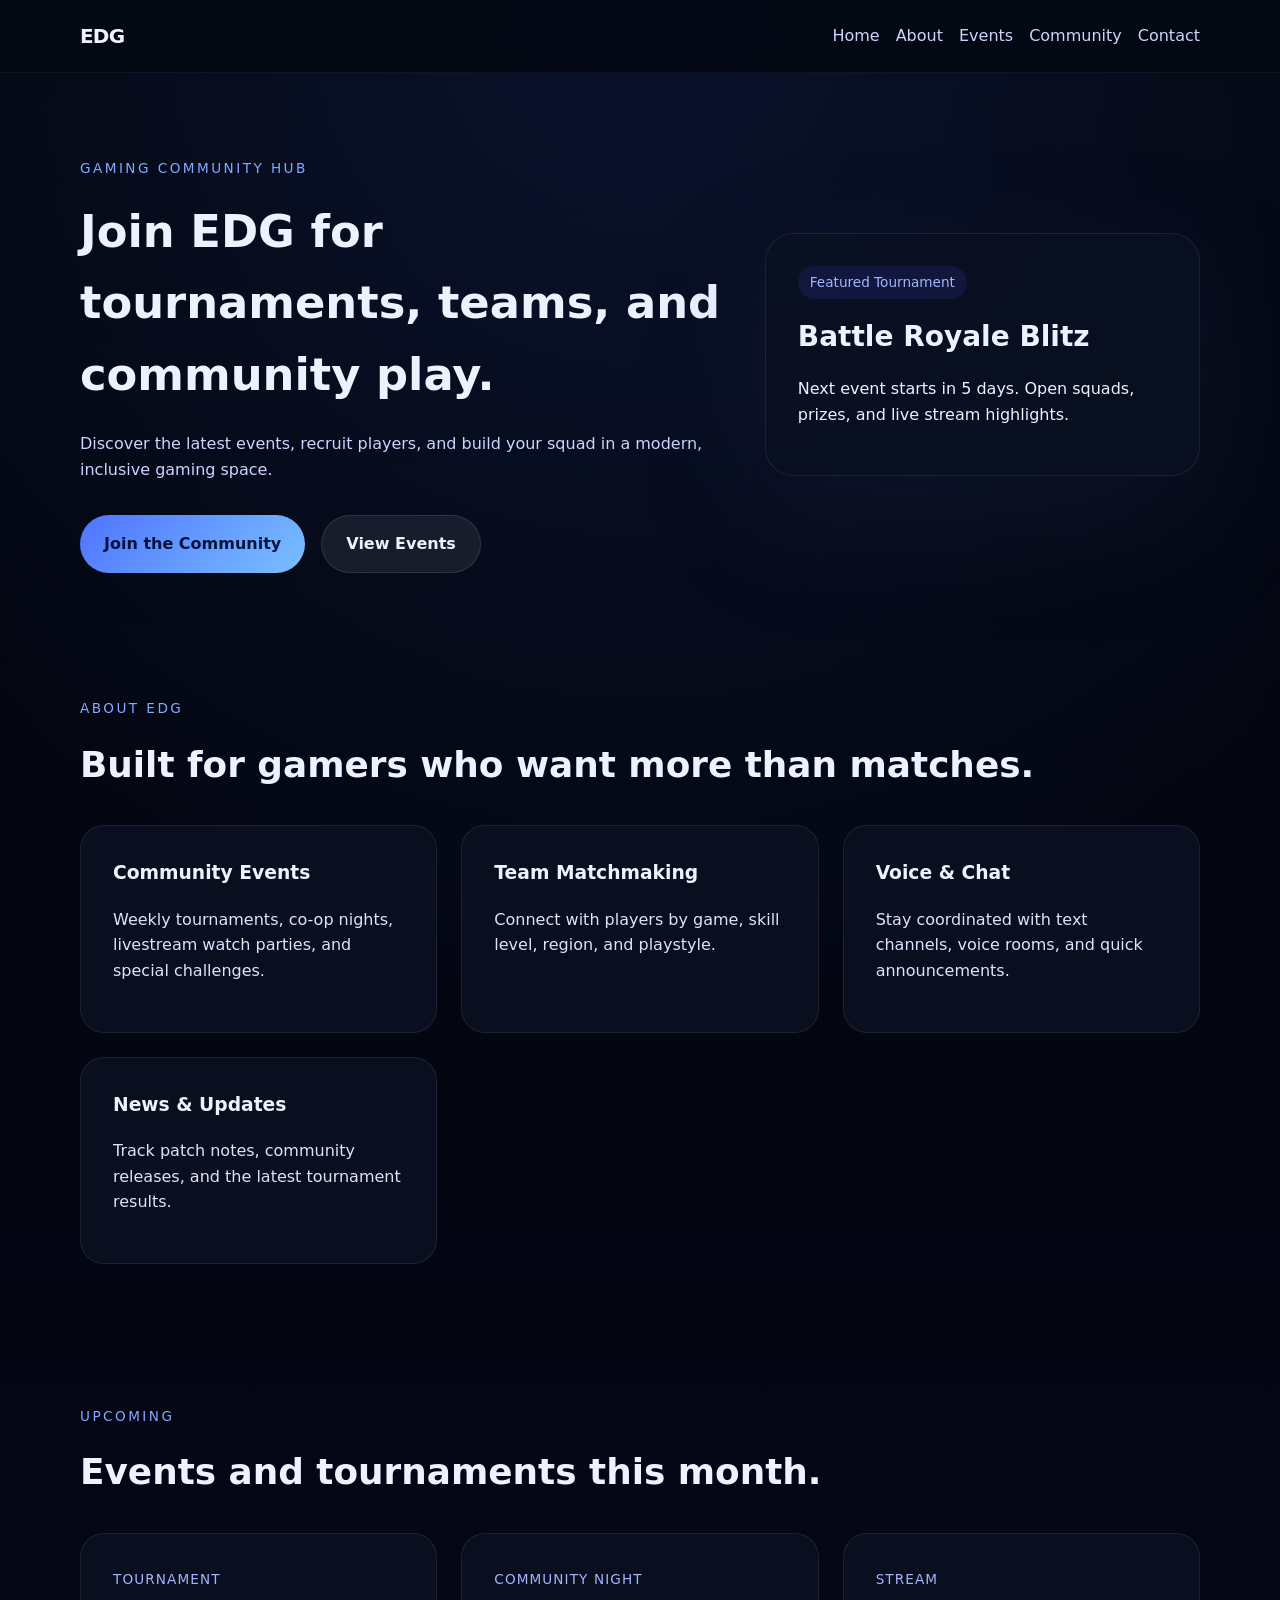
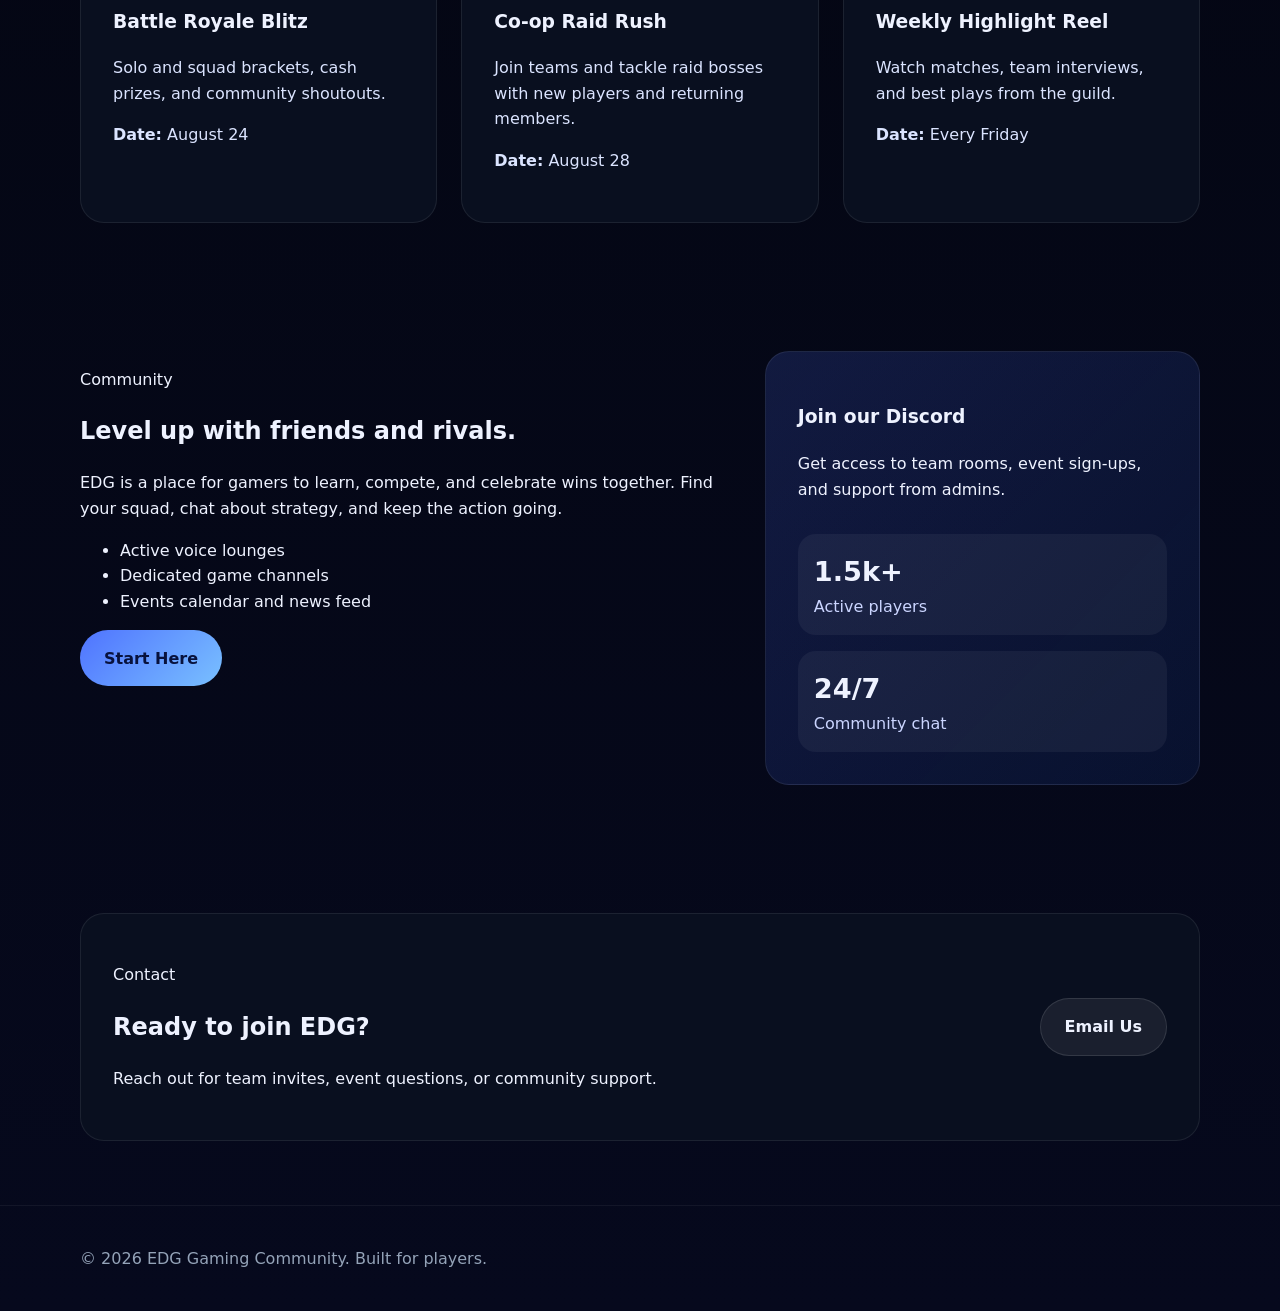
==== index.html @ 5de49e37 "added files" ====
<!DOCTYPE html>
<html lang="en">
  <head>
    <meta charset="UTF-8" />
    <meta name="viewport" content="width=device-width, initial-scale=1.0" />
    <title>EDG Gaming Community</title>
    <link rel="stylesheet" href="styles.css" />
  </head>
  <body>
    <header class="topbar">
      <div class="container header-inner">
        <a class="brand" href="#home">EDG</a>
        <button class="nav-toggle" aria-label="Toggle navigation">
          <span></span>
          <span></span>
          <span></span>
        </button>
        <nav class="nav" aria-label="Primary navigation">
          <a href="#home">Home</a>
          <a href="#about">About</a>
          <a href="#events">Events</a>
          <a href="#community">Community</a>
          <a href="#contact">Contact</a>
        </nav>
      </div>
    </header>

    <main>
      <section class="hero" id="home">
        <div class="container hero-inner">
          <div class="hero-copy">
            <p class="eyebrow">Gaming community hub</p>
            <h1>Join EDG for tournaments, teams, and community play.</h1>
            <p>
              Discover the latest events, recruit players, and build your squad in a modern, inclusive gaming space.
            </p>
            <div class="hero-actions">
              <a class="button button-primary" href="#community">Join the Community</a>
              <a class="button button-secondary" href="#events">View Events</a>
            </div>
          </div>
          <div class="hero-media">
            <div class="hero-card">
              <span class="hero-card-title">Featured Tournament</span>
              <h2>Battle Royale Blitz</h2>
              <p>Next event starts in 5 days. Open squads, prizes, and live stream highlights.</p>
            </div>
          </div>
        </div>
      </section>

      <section class="features container" id="about">
        <div class="section-heading">
          <p class="eyebrow">About EDG</p>
          <h2>Built for gamers who want more than matches.</h2>
        </div>
        <div class="feature-grid">
          <article class="feature-card">
            <h3>Community Events</h3>
            <p>Weekly tournaments, co-op nights, livestream watch parties, and special challenges.</p>
          </article>
          <article class="feature-card">
            <h3>Team Matchmaking</h3>
            <p>Connect with players by game, skill level, region, and playstyle.</p>
          </article>
          <article class="feature-card">
            <h3>Voice & Chat</h3>
            <p>Stay coordinated with text channels, voice rooms, and quick announcements.</p>
          </article>
          <article class="feature-card">
            <h3>News & Updates</h3>
            <p>Track patch notes, community releases, and the latest tournament results.</p>
          </article>
        </div>
      </section>

      <section class="events" id="events">
        <div class="container section-heading">
          <p class="eyebrow">Upcoming</p>
          <h2>Events and tournaments this month.</h2>
        </div>
        <div class="event-grid container">
          <article class="event-card">
            <span class="event-tag">Tournament</span>
            <h3>Battle Royale Blitz</h3>
            <p>Solo and squad brackets, cash prizes, and community shoutouts.</p>
            <p><strong>Date:</strong> August 24</p>
          </article>
          <article class="event-card">
            <span class="event-tag">Community Night</span>
            <h3>Co-op Raid Rush</h3>
            <p>Join teams and tackle raid bosses with new players and returning members.</p>
            <p><strong>Date:</strong> August 28</p>
          </article>
          <article class="event-card">
            <span class="event-tag">Stream</span>
            <h3>Weekly Highlight Reel</h3>
            <p>Watch matches, team interviews, and best plays from the guild.</p>
            <p><strong>Date:</strong> Every Friday</p>
          </article>
        </div>
      </section>

      <section class="community container" id="community">
        <div class="community-content">
          <div>
            <p class="eyebrow">Community</p>
            <h2>Level up with friends and rivals.</h2>
            <p>EDG is a place for gamers to learn, compete, and celebrate wins together. Find your squad, chat about strategy, and keep the action going.</p>
            <ul class="community-list">
              <li>Active voice lounges</li>
              <li>Dedicated game channels</li>
              <li>Events calendar and news feed</li>
            </ul>
            <a class="button button-primary" href="#contact">Start Here</a>
          </div>
          <div class="community-panel">
            <h3>Join our Discord</h3>
            <p>Get access to team rooms, event sign-ups, and support from admins.</p>
            <div class="community-stats">
              <div>
                <strong>1.5k+</strong>
                <span>Active players</span>
              </div>
              <div>
                <strong>24/7</strong>
                <span>Community chat</span>
              </div>
            </div>
          </div>
        </div>
      </section>

      <section class="contact container" id="contact">
        <div class="contact-card">
          <div>
            <p class="eyebrow">Contact</p>
            <h2>Ready to join EDG?</h2>
            <p>Reach out for team invites, event questions, or community support.</p>
          </div>
          <a class="button button-secondary" href="mailto:hello@edggaming.com">Email Us</a>
        </div>
      </section>
    </main>

    <footer class="footer">
      <div class="container footer-inner">
        <p>© <span id="year"></span> EDG Gaming Community. Built for players.</p>
      </div>
    </footer>

    <script src="script.js"></script>
  </body>
</html>
---- styles.css ----
:root {
  color-scheme: dark;
  font-family: Inter, system-ui, -apple-system, BlinkMacSystemFont, "Segoe UI", sans-serif;
  background: #05080f;
  color: #eef2ff;
  font-size: 16px;
  line-height: 1.6;
}

* {
  box-sizing: border-box;
}

html,
body {
  margin: 0;
  min-height: 100%;
}

body {
  background: radial-gradient(circle at top, rgba(61, 105, 255, 0.14), transparent 35%),
    linear-gradient(180deg, #02040a 0%, #06091d 100%);
}

img {
  max-width: 100%;
  display: block;
}

a {
  color: inherit;
  text-decoration: none;
}

button,
input {
  font: inherit;
}

.container {
  width: min(1120px, calc(100% - 2rem));
  margin: 0 auto;
}

.topbar {
  position: sticky;
  top: 0;
  z-index: 20;
  backdrop-filter: blur(12px);
  background: rgba(4, 8, 18, 0.9);
  border-bottom: 1px solid rgba(255, 255, 255, 0.05);
}

.header-inner {
  display: flex;
  align-items: center;
  justify-content: space-between;
  gap: 1rem;
  min-height: 72px;
}

.brand {
  font-weight: 800;
  letter-spacing: -0.04em;
  font-size: 1.25rem;
}

.nav {
  display: flex;
  flex-wrap: wrap;
  gap: 1rem;
  align-items: center;
}

.nav a {
  color: #cbd5ff;
  transition: color 0.2s ease;
}

.nav a:hover {
  color: #ffffff;
}

.nav-toggle {
  display: none;
  border: 0;
  background: transparent;
  cursor: pointer;
  padding: 0.5rem;
}

.nav-toggle span {
  display: block;
  width: 22px;
  height: 2px;
  background: #dbeafe;
  margin: 5px 0;
  border-radius: 999px;
}

.hero {
  padding: 4rem 0 3rem;
}

.hero-inner {
  display: grid;
  grid-template-columns: 1.2fr 0.8fr;
  align-items: center;
  gap: 2rem;
}

.hero-copy .eyebrow,
.section-heading .eyebrow {
  text-transform: uppercase;
  letter-spacing: 0.18em;
  color: #82aaff;
  font-size: 0.85rem;
  margin-bottom: 1rem;
}

.hero-copy h1 {
  font-size: clamp(2.5rem, 3.5vw, 4rem);
  margin: 0;
  max-width: 680px;
}

.hero-copy p {
  max-width: 680px;
  color: #cbd5ff;
  margin: 1.3rem 0 0;
}

.hero-actions {
  display: flex;
  flex-wrap: wrap;
  gap: 1rem;
  margin-top: 2rem;
}

.button {
  display: inline-flex;
  align-items: center;
  justify-content: center;
  gap: 0.5rem;
  padding: 0.95rem 1.5rem;
  border-radius: 999px;
  font-weight: 600;
  transition: transform 0.2s ease, background 0.2s ease;
}

.button:hover {
  transform: translateY(-1px);
}

.button-primary {
  background: linear-gradient(135deg, #4f73ff, #79c0ff);
  color: #08123d;
}

.button-secondary {
  background: rgba(255, 255, 255, 0.07);
  border: 1px solid rgba(255, 255, 255, 0.11);
  color: #eef2ff;
}

.hero-media {
  display: flex;
  justify-content: flex-end;
}

.hero-card {
  border: 1px solid rgba(255, 255, 255, 0.08);
  background: rgba(10, 17, 33, 0.85);
  padding: 2rem;
  border-radius: 28px;
  box-shadow: 0 40px 120px rgba(31, 45, 76, 0.25);
}

.hero-card-title {
  display: inline-flex;
  padding: 0.35rem 0.75rem;
  border-radius: 999px;
  color: #a5b4fc;
  background: rgba(75, 85, 255, 0.12);
  font-size: 0.85rem;
  margin-bottom: 1rem;
}

.hero-card h2 {
  margin: 0;
  font-size: 1.75rem;
}

.features,
.events,
.community,
.contact {
  padding: 4rem 0;
}

.section-heading h2 {
  font-size: clamp(2rem, 2.8vw, 3rem);
  margin: 0.5rem 0 0;
}

.feature-grid,
.event-grid {
  display: grid;
  grid-template-columns: repeat(3, minmax(0, 1fr));
  gap: 1.5rem;
  margin-top: 2rem;
}

.feature-card,
.event-card,
.contact-card {
  background: rgba(10, 17, 33, 0.9);
  border: 1px solid rgba(255, 255, 255, 0.08);
  border-radius: 24px;
  padding: 2rem;
}

.feature-card h3,
.event-card h3 {
  margin-top: 0;
}

.feature-card p,
.event-card p {
  color: #dbe4ff;
}

.event-tag {
  display: inline-flex;
  margin-bottom: 1rem;
  color: #a5b4fc;
  font-size: 0.85rem;
  letter-spacing: 0.08em;
  text-transform: uppercase;
}

.community-content {
  display: grid;
  grid-template-columns: 1.2fr 0.8fr;
  gap: 2rem;
  align-items: stretch;
}

.community-panel {
  background: linear-gradient(135deg, rgba(79, 115, 255, 0.18), rgba(37, 99, 235, 0.1));
  border: 1px solid rgba(255, 255, 255, 0.08);
  border-radius: 24px;
  padding: 2rem;
}

.community-stats {
  display: grid;
  gap: 1rem;
  margin-top: 2rem;
}

.community-stats div {
  padding: 1rem;
  background: rgba(255, 255, 255, 0.05);
  border-radius: 18px;
}

.community-stats strong {
  display: block;
  font-size: 1.7rem;
}

.community-stats span {
  color: #cbd5ff;
}

.contact-card {
  display: flex;
  flex-wrap: wrap;
  align-items: center;
  justify-content: space-between;
  gap: 1.5rem;
}

.footer {
  padding: 1.5rem 0;
  border-top: 1px solid rgba(255, 255, 255, 0.05);
}

.footer-inner {
  display: flex;
  justify-content: space-between;
  align-items: center;
  color: #94a3b8;
}

@media (max-width: 900px) {
  .hero-inner,
  .community-content {
    grid-template-columns: 1fr;
  }

  .feature-grid,
  .event-grid {
    grid-template-columns: 1fr;
  }
}

@media (max-width: 720px) {
  .header-inner {
    flex-wrap: wrap;
    align-items: flex-start;
  }

  .nav {
    display: none;
    width: 100%;
    flex-direction: column;
    padding-top: 1rem;
    border-top: 1px solid rgba(255, 255, 255, 0.08);
  }

  .nav.open {
    display: flex;
  }

  .nav-toggle {
    display: inline-flex;
  }

  .hero {
    padding-top: 2.5rem;
  }
}
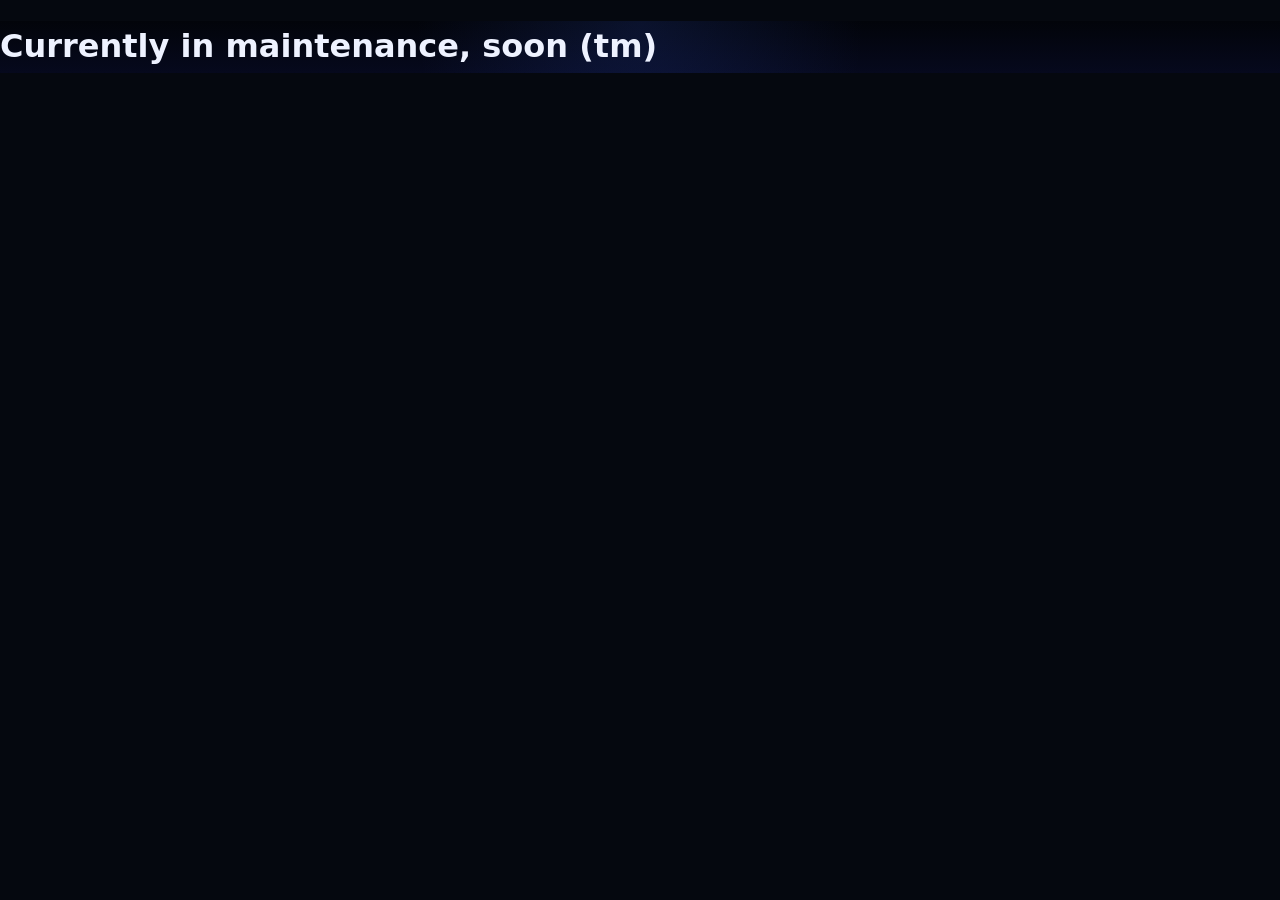
==== commit 18bc27d4: "Update index.html" ====
--- a/index.html
+++ b/index.html
@@ -7,147 +7,7 @@
     <link rel="stylesheet" href="styles.css" />
   </head>
   <body>
-    <header class="topbar">
-      <div class="container header-inner">
-        <a class="brand" href="#home">EDG</a>
-        <button class="nav-toggle" aria-label="Toggle navigation">
-          <span></span>
-          <span></span>
-          <span></span>
-        </button>
-        <nav class="nav" aria-label="Primary navigation">
-          <a href="#home">Home</a>
-          <a href="#about">About</a>
-          <a href="#events">Events</a>
-          <a href="#community">Community</a>
-          <a href="#contact">Contact</a>
-        </nav>
-      </div>
-    </header>
-
-    <main>
-      <section class="hero" id="home">
-        <div class="container hero-inner">
-          <div class="hero-copy">
-            <p class="eyebrow">Gaming community hub</p>
-            <h1>Join EDG for tournaments, teams, and community play.</h1>
-            <p>
-              Discover the latest events, recruit players, and build your squad in a modern, inclusive gaming space.
-            </p>
-            <div class="hero-actions">
-              <a class="button button-primary" href="#community">Join the Community</a>
-              <a class="button button-secondary" href="#events">View Events</a>
-            </div>
-          </div>
-          <div class="hero-media">
-            <div class="hero-card">
-              <span class="hero-card-title">Featured Tournament</span>
-              <h2>Battle Royale Blitz</h2>
-              <p>Next event starts in 5 days. Open squads, prizes, and live stream highlights.</p>
-            </div>
-          </div>
-        </div>
-      </section>
-
-      <section class="features container" id="about">
-        <div class="section-heading">
-          <p class="eyebrow">About EDG</p>
-          <h2>Built for gamers who want more than matches.</h2>
-        </div>
-        <div class="feature-grid">
-          <article class="feature-card">
-            <h3>Community Events</h3>
-            <p>Weekly tournaments, co-op nights, livestream watch parties, and special challenges.</p>
-          </article>
-          <article class="feature-card">
-            <h3>Team Matchmaking</h3>
-            <p>Connect with players by game, skill level, region, and playstyle.</p>
-          </article>
-          <article class="feature-card">
-            <h3>Voice & Chat</h3>
-            <p>Stay coordinated with text channels, voice rooms, and quick announcements.</p>
-          </article>
-          <article class="feature-card">
-            <h3>News & Updates</h3>
-            <p>Track patch notes, community releases, and the latest tournament results.</p>
-          </article>
-        </div>
-      </section>
-
-      <section class="events" id="events">
-        <div class="container section-heading">
-          <p class="eyebrow">Upcoming</p>
-          <h2>Events and tournaments this month.</h2>
-        </div>
-        <div class="event-grid container">
-          <article class="event-card">
-            <span class="event-tag">Tournament</span>
-            <h3>Battle Royale Blitz</h3>
-            <p>Solo and squad brackets, cash prizes, and community shoutouts.</p>
-            <p><strong>Date:</strong> August 24</p>
-          </article>
-          <article class="event-card">
-            <span class="event-tag">Community Night</span>
-            <h3>Co-op Raid Rush</h3>
-            <p>Join teams and tackle raid bosses with new players and returning members.</p>
-            <p><strong>Date:</strong> August 28</p>
-          </article>
-          <article class="event-card">
-            <span class="event-tag">Stream</span>
-            <h3>Weekly Highlight Reel</h3>
-            <p>Watch matches, team interviews, and best plays from the guild.</p>
-            <p><strong>Date:</strong> Every Friday</p>
-          </article>
-        </div>
-      </section>
-
-      <section class="community container" id="community">
-        <div class="community-content">
-          <div>
-            <p class="eyebrow">Community</p>
-            <h2>Level up with friends and rivals.</h2>
-            <p>EDG is a place for gamers to learn, compete, and celebrate wins together. Find your squad, chat about strategy, and keep the action going.</p>
-            <ul class="community-list">
-              <li>Active voice lounges</li>
-              <li>Dedicated game channels</li>
-              <li>Events calendar and news feed</li>
-            </ul>
-            <a class="button button-primary" href="#contact">Start Here</a>
-          </div>
-          <div class="community-panel">
-            <h3>Join our Discord</h3>
-            <p>Get access to team rooms, event sign-ups, and support from admins.</p>
-            <div class="community-stats">
-              <div>
-                <strong>1.5k+</strong>
-                <span>Active players</span>
-              </div>
-              <div>
-                <strong>24/7</strong>
-                <span>Community chat</span>
-              </div>
-            </div>
-          </div>
-        </div>
-      </section>
-
-      <section class="contact container" id="contact">
-        <div class="contact-card">
-          <div>
-            <p class="eyebrow">Contact</p>
-            <h2>Ready to join EDG?</h2>
-            <p>Reach out for team invites, event questions, or community support.</p>
-          </div>
-          <a class="button button-secondary" href="mailto:hello@edggaming.com">Email Us</a>
-        </div>
-      </section>
-    </main>
-
-    <footer class="footer">
-      <div class="container footer-inner">
-        <p>© <span id="year"></span> EDG Gaming Community. Built for players.</p>
-      </div>
-    </footer>
+   <h1>Currently in maintenance, soon (tm)</h1>
 
     <script src="script.js"></script>
   </body>
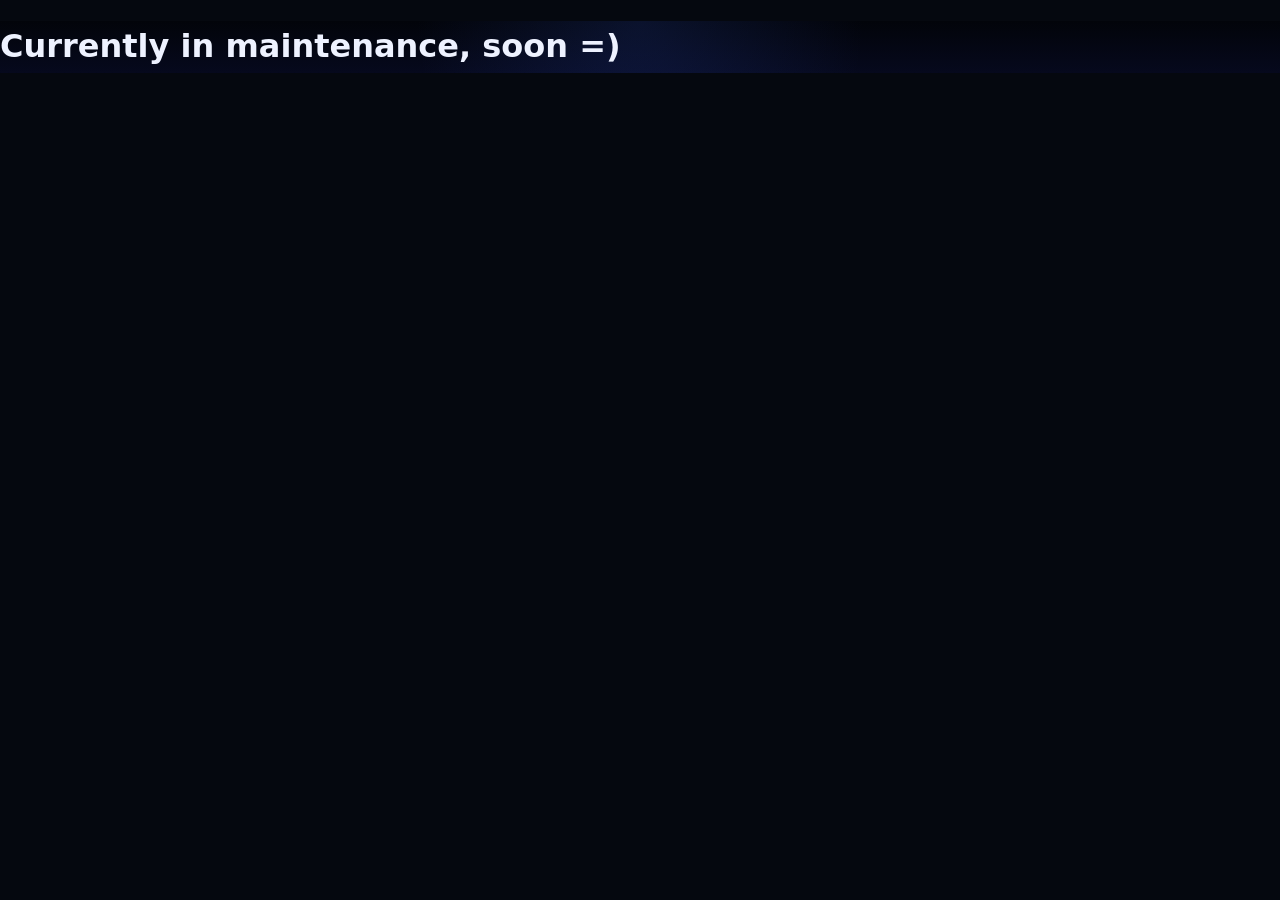
==== commit ee1b51b9: "Update" ====
--- a/index.html
+++ b/index.html
@@ -7,7 +7,7 @@
     <link rel="stylesheet" href="styles.css" />
   </head>
   <body>
-   <h1>Currently in maintenance, soon (tm)</h1>
+   <h1>Currently in maintenance, soon =)</h1>
 
     <script src="script.js"></script>
   </body>
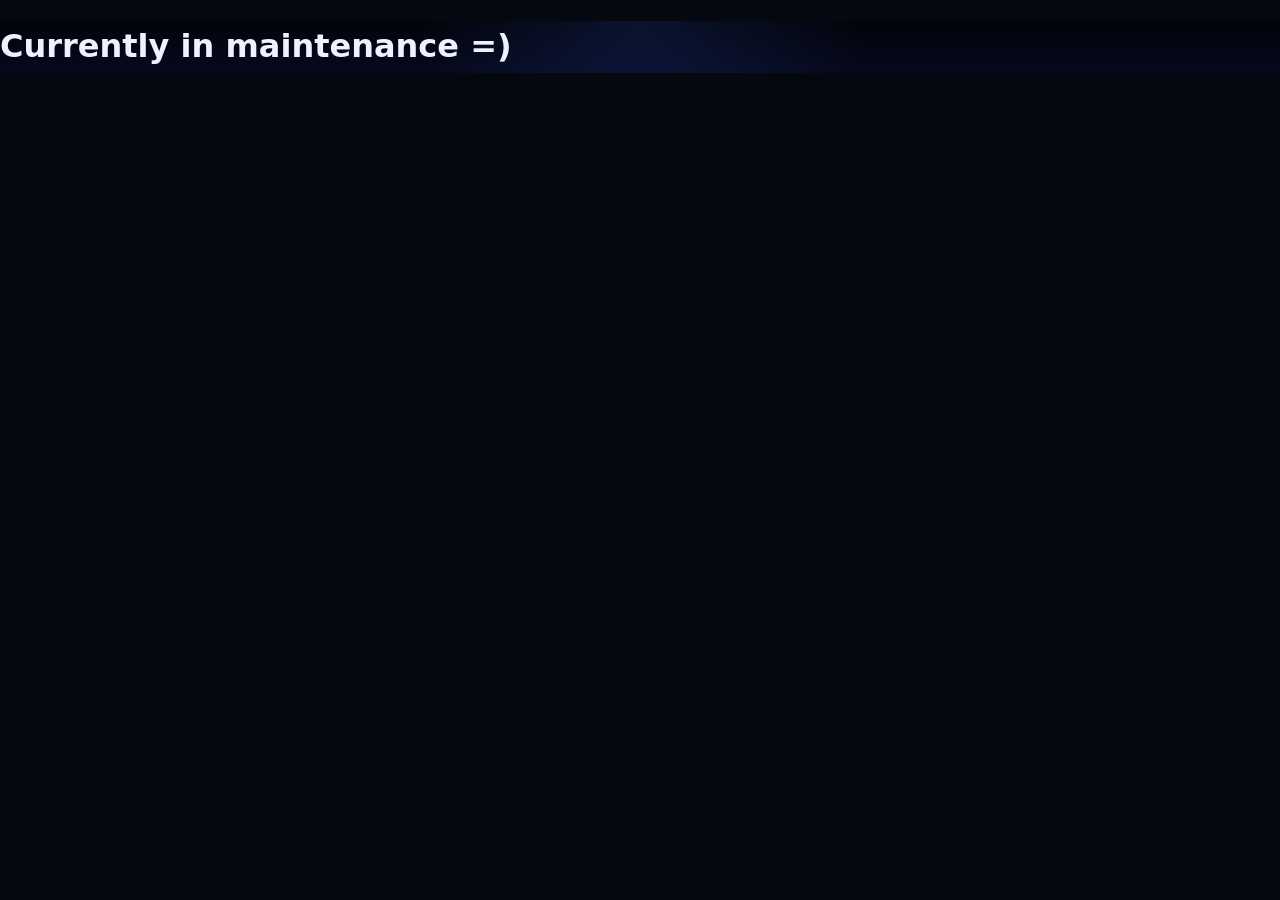
==== commit 1c1e619b: "Update maintenance message in index.html" ====
--- a/index.html
+++ b/index.html
@@ -7,7 +7,7 @@
     <link rel="stylesheet" href="styles.css" />
   </head>
   <body>
-   <h1>Currently in maintenance, soon =)</h1>
+   <h1>Currently in maintenance =)</h1>
 
     <script src="script.js"></script>
   </body>
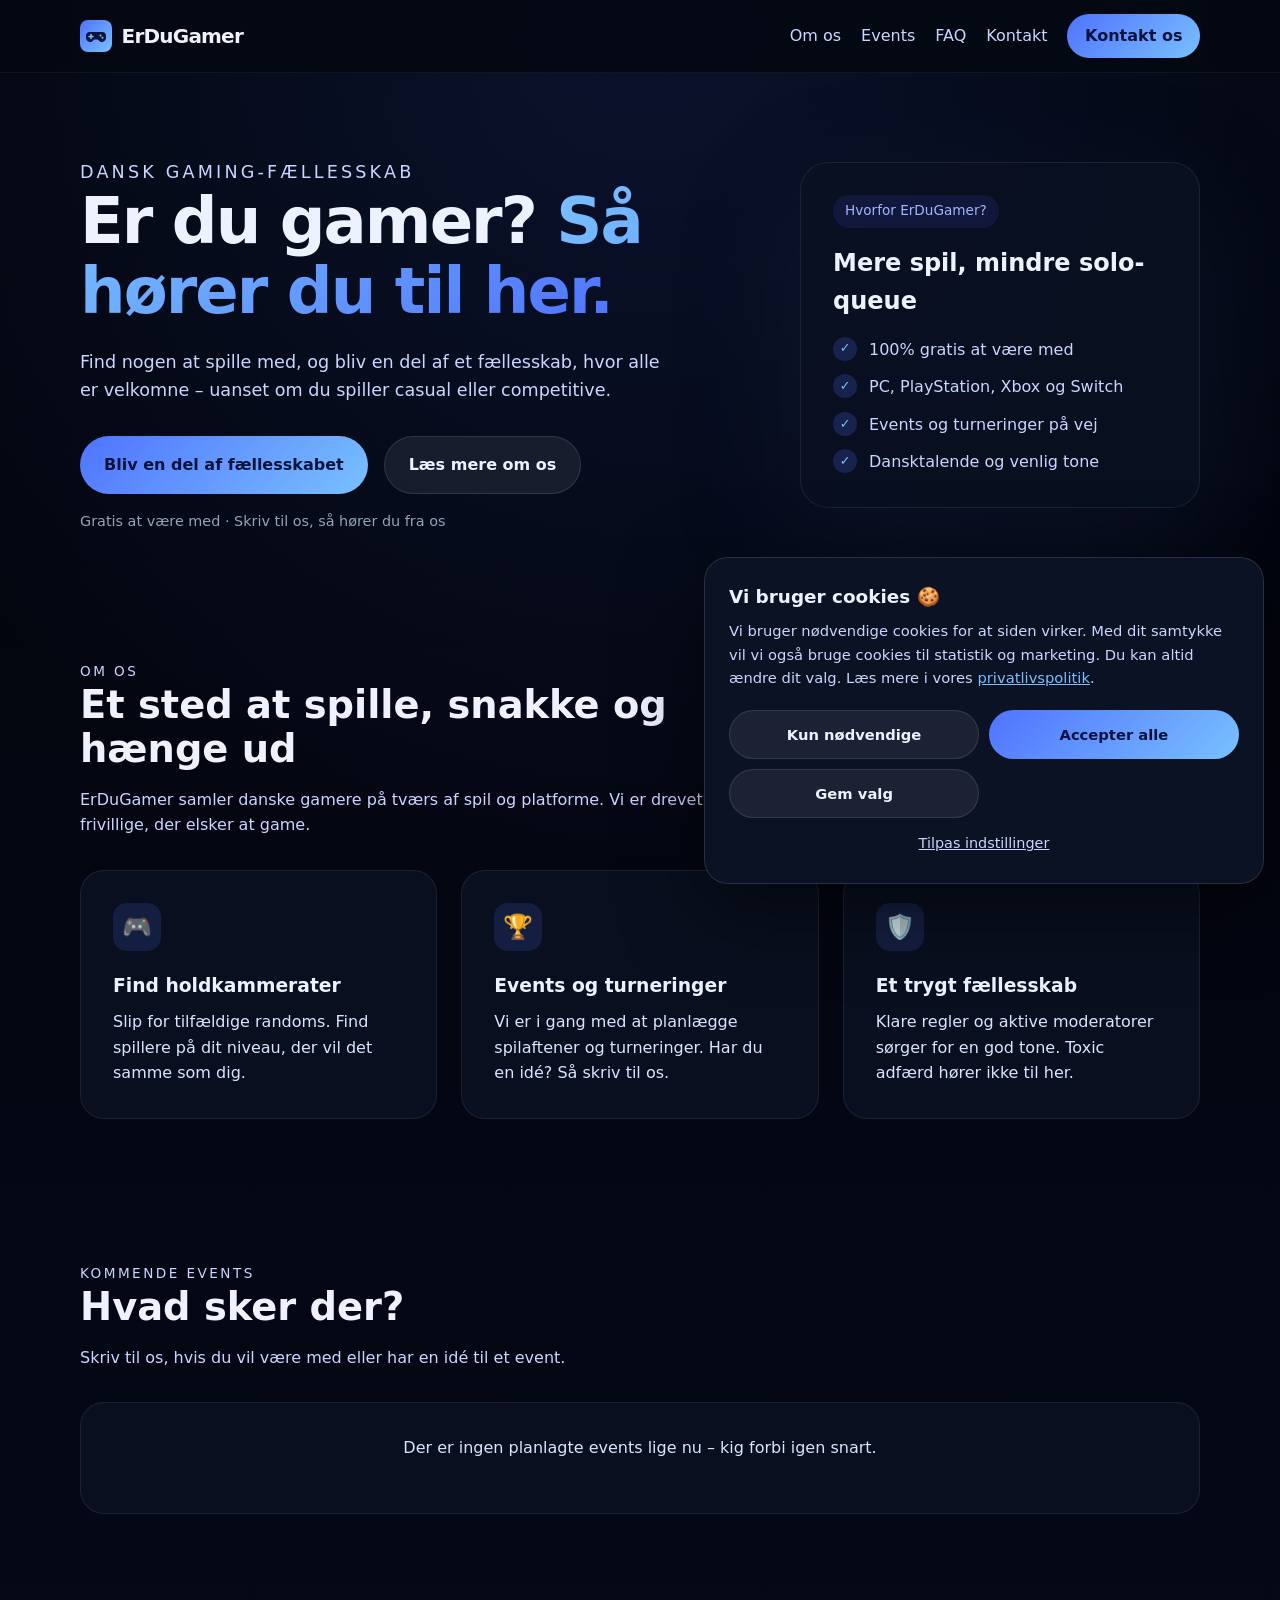
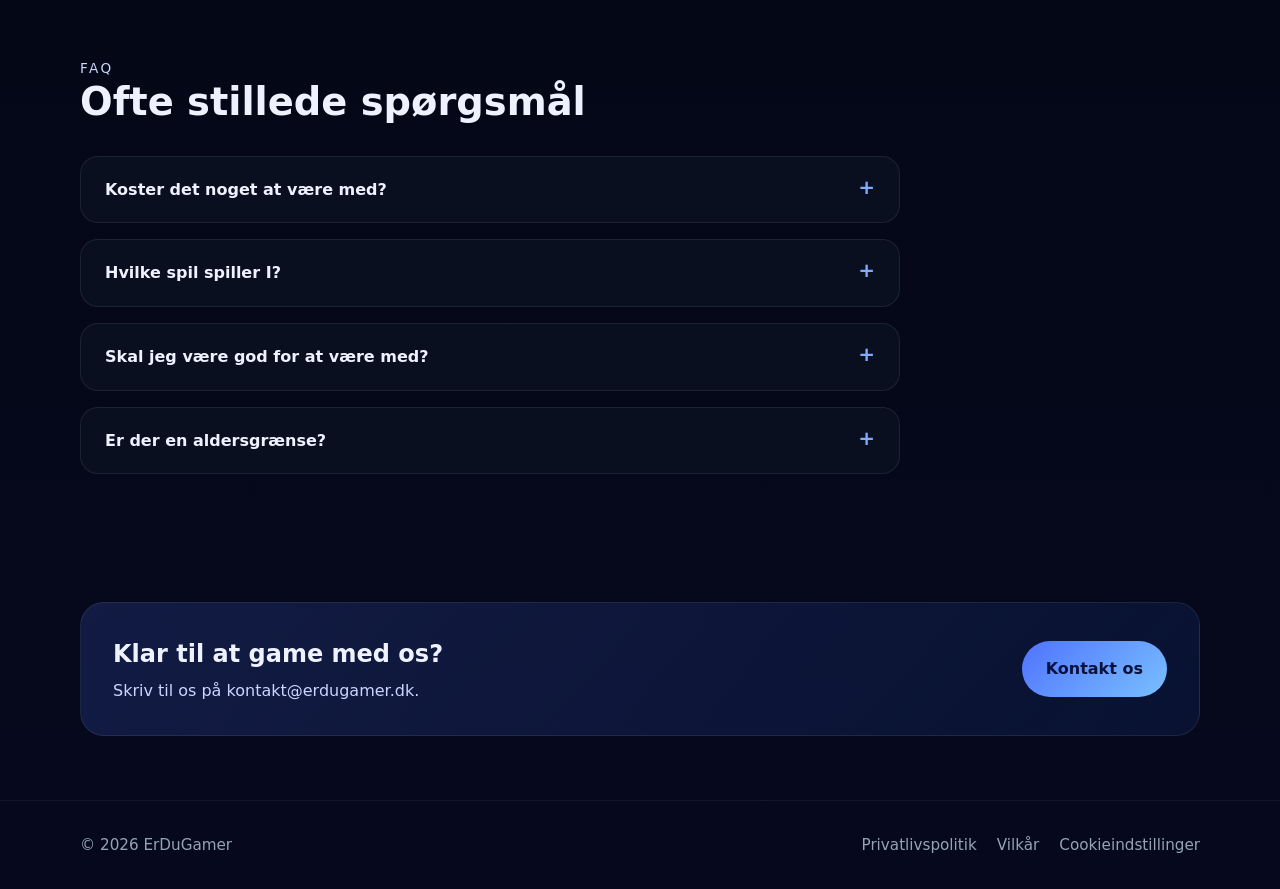
==== commit a574d78c: "new site" ====
--- a/index.html
+++ b/index.html
@@ -1,14 +1,194 @@
 <!DOCTYPE html>
-<html lang="en">
+<html lang="da">
   <head>
     <meta charset="UTF-8" />
-    <meta name="viewport" content="width=device-width, initial-scale=1.0" />
-    <title>EDG Gaming Community</title>
-    <link rel="stylesheet" href="styles.css" />
+    <meta name="viewport" content="width=device-width, initial-scale=1.0, viewport-fit=cover" />
+    <title>ErDuGamer – Dansk gaming-fællesskab | Find nogen at spille med</title>
+    <meta name="description" content="ErDuGamer er et gratis dansk gaming-fællesskab. Find nogen at spille med og bliv en del af fællesskabet – uanset platform." />
+    <link rel="canonical" href="https://erdugamer.dk/" />
+    <meta name="robots" content="index, follow" />
+    <meta name="theme-color" content="#05080f" />
+
+    <meta property="og:type" content="website" />
+    <meta property="og:locale" content="da_DK" />
+    <meta property="og:site_name" content="ErDuGamer" />
+    <meta property="og:title" content="ErDuGamer – Dansk gaming-fællesskab" />
+    <meta property="og:description" content="Find nogen at spille med og bliv en del af et dansk gaming-fællesskab." />
+    <meta property="og:url" content="https://erdugamer.dk/" />
+    <meta name="twitter:card" content="summary" />
+
+    <link rel="icon" href="/favicon.svg" type="image/svg+xml" />
+    <link rel="stylesheet" href="/styles.css" />
+
+    <script type="application/ld+json">
+      {
+        "@context": "https://schema.org",
+        "@type": "Organization",
+        "name": "ErDuGamer",
+        "url": "https://erdugamer.dk/",
+        "logo": "https://erdugamer.dk/favicon.svg"
+      }
+    </script>
   </head>
   <body>
-   <h1>Currently in maintenance =)</h1>
+    <a class="skip-link" href="#indhold">Spring til indhold</a>
 
-    <script src="script.js"></script>
+    <header class="topbar">
+      <div class="container header-inner">
+        <a class="brand" href="/" aria-label="ErDuGamer – forside">
+          <img class="brand-mark" src="/favicon.svg" alt="" width="32" height="32" />
+          ErDuGamer
+        </a>
+        <button class="nav-toggle" type="button" aria-label="Åbn menu" aria-expanded="false" aria-controls="main-nav">
+          <span></span><span></span><span></span>
+        </button>
+        <nav class="nav" id="main-nav" aria-label="Hovedmenu">
+          <a href="#om">Om os</a>
+          <a href="#events">Events</a>
+          <a href="#faq">FAQ</a>
+          <a href="#kontakt">Kontakt</a>
+          <a class="button button-primary" href="mailto:kontakt@erdugamer.dk?subject=Jeg%20vil%20v%C3%A6re%20med%20i%20ErDuGamer">Kontakt os</a>
+        </nav>
+      </div>
+    </header>
+
+    <main id="indhold">
+      <!-- Hero / CTA above the fold -->
+      <section class="hero">
+        <div class="container hero-inner">
+          <div class="hero-copy">
+            <p class="eyebrow">Dansk gaming-fællesskab</p>
+            <h1>Er du gamer? <span class="highlight">Så hører du til her.</span></h1>
+            <p>
+              Find nogen at spille med, og bliv en del af et
+              fællesskab, hvor alle er velkomne – uanset om du spiller casual eller competitive.
+            </p>
+            <div class="hero-actions" data-hero-cta>
+              <a class="button button-primary" href="mailto:kontakt@erdugamer.dk?subject=Jeg%20vil%20v%C3%A6re%20med%20i%20ErDuGamer">
+                Bliv en del af fællesskabet
+              </a>
+              <a class="button button-secondary" href="#om">Læs mere om os</a>
+            </div>
+            <p class="hero-note">Gratis at være med · Skriv til os, så hører du fra os</p>
+          </div>
+
+          <div class="hero-media">
+            <div class="hero-card">
+              <span class="hero-card-title">Hvorfor ErDuGamer?</span>
+              <h2>Mere spil, mindre solo-queue</h2>
+              <ul class="check-list">
+                <li>100% gratis at være med</li>
+                <li>PC, PlayStation, Xbox og Switch</li>
+                <li>Events og turneringer på vej</li>
+                <li>Dansktalende og venlig tone</li>
+              </ul>
+            </div>
+          </div>
+        </div>
+      </section>
+
+      <section class="section" id="om" aria-labelledby="om-title">
+        <div class="container">
+          <div class="section-heading">
+            <p class="eyebrow">Om os</p>
+            <h2 id="om-title">Et sted at spille, snakke og hænge ud</h2>
+            <p>ErDuGamer samler danske gamere på tværs af spil og platforme. Vi er drevet af frivillige, der elsker at game.</p>
+          </div>
+          <div class="card-grid">
+            <article class="card">
+              <div class="card-icon" aria-hidden="true">🎮</div>
+              <h3>Find holdkammerater</h3>
+              <p>Slip for tilfældige randoms. Find spillere på dit niveau, der vil det samme som dig.</p>
+            </article>
+            <article class="card">
+              <div class="card-icon" aria-hidden="true">🏆</div>
+              <h3>Events og turneringer</h3>
+              <p>Vi er i gang med at planlægge spilaftener og turneringer. Har du en idé? Så skriv til os.</p>
+            </article>
+            <article class="card">
+              <div class="card-icon" aria-hidden="true">🛡️</div>
+              <h3>Et trygt fællesskab</h3>
+              <p>Klare regler og aktive moderatorer sørger for en god tone. Toxic adfærd hører ikke til her.</p>
+            </article>
+          </div>
+        </div>
+      </section>
+
+      <section class="section" id="events" aria-labelledby="events-title">
+        <div class="container">
+          <div class="section-heading">
+            <p class="eyebrow">Kommende events</p>
+            <h2 id="events-title">Hvad sker der?</h2>
+            <p>Skriv til os, hvis du vil være med eller har en idé til et event.</p>
+          </div>
+          <!-- Udfyldes fra /events.json – viser skeleton-kort mens der hentes -->
+          <div class="card-grid" data-events aria-live="polite" aria-busy="true">
+            <noscript>
+              <div class="card state-message"><p>Slå JavaScript til for at se kommende events – eller skriv til os.</p></div>
+            </noscript>
+          </div>
+        </div>
+      </section>
+
+      <section class="section" id="faq" aria-labelledby="faq-title">
+        <div class="container">
+          <div class="section-heading">
+            <p class="eyebrow">FAQ</p>
+            <h2 id="faq-title">Ofte stillede spørgsmål</h2>
+          </div>
+          <div class="faq-list">
+            <details>
+              <summary>Koster det noget at være med?</summary>
+              <p>Nej. Det er helt gratis at være en del af ErDuGamer.</p>
+            </details>
+            <details>
+              <summary>Hvilke spil spiller I?</summary>
+              <p>Alt muligt! Vi har kanaler til de største spil, og hvis dit spil mangler, så sig til – så opretter vi det.</p>
+            </details>
+            <details>
+              <summary>Skal jeg være god for at være med?</summary>
+              <p>Overhovedet ikke. Vi har både nye og erfarne spillere, og alle er velkomne.</p>
+            </details>
+            <details>
+              <summary>Er der en aldersgrænse?</summary>
+              <p>Alle er velkomne. Er du under 15 år, skal en forælder give lov, før du sender os dine oplysninger. Visse events kan have deres egne aldersgrænser, hvilket vil fremgå af eventet.</p>
+            </details>
+          </div>
+        </div>
+      </section>
+
+      <section class="section" id="kontakt" aria-labelledby="kontakt-title">
+        <div class="container">
+          <div class="card cta-band">
+            <div>
+              <h2 id="kontakt-title">Klar til at game med os?</h2>
+              <p>Skriv til os på <a href="mailto:kontakt@erdugamer.dk">kontakt@erdugamer.dk</a>.</p>
+            </div>
+            <div class="hero-actions">
+              <a class="button button-primary" href="mailto:kontakt@erdugamer.dk?subject=Jeg%20vil%20v%C3%A6re%20med%20i%20ErDuGamer">Kontakt os</a>
+            </div>
+          </div>
+        </div>
+      </section>
+    </main>
+
+    <footer class="footer">
+      <div class="container footer-inner">
+        <span>© <span data-year>2026</span> ErDuGamer</span>
+        <div class="footer-links">
+          <a href="/privatlivspolitik">Privatlivspolitik</a>
+          <a href="/vilkaar">Vilkår</a>
+          <button type="button" data-cookie-settings>Cookieindstillinger</button>
+        </div>
+      </div>
+    </footer>
+
+    <div class="mobile-cta is-hidden">
+      <a class="button button-primary button-block" href="mailto:kontakt@erdugamer.dk?subject=Jeg%20vil%20v%C3%A6re%20med%20i%20ErDuGamer">
+        Vil du være med? Skriv til os
+      </a>
+    </div>
+
+    <script src="/script.js" defer></script>
   </body>
 </html>
--- a/styles.css
+++ b/styles.css
@@ -1,14 +1,31 @@
 :root {
   color-scheme: dark;
+  --bg: #05080f;
+  --surface: rgba(10, 17, 33, 0.9);
+  --border: rgba(255, 255, 255, 0.08);
+  --text: #eef2ff;
+  --text-muted: #cbd5ff;
+  --text-subtle: #94a3b8;
+  --accent: #82aaff;
+  --accent-strong: #4f73ff;
+  --radius-lg: 24px;
+  --header-h: 72px;
+  --mobile-cta-h: 76px;
+
   font-family: Inter, system-ui, -apple-system, BlinkMacSystemFont, "Segoe UI", sans-serif;
-  background: #05080f;
-  color: #eef2ff;
+  background: var(--bg);
+  color: var(--text);
   font-size: 16px;
   line-height: 1.6;
 }
 
 * {
   box-sizing: border-box;
+}
+
+html {
+  scroll-behavior: smooth;
+  scroll-padding-top: calc(var(--header-h) + 1rem);
 }
 
 html,
@@ -18,8 +35,15 @@
 }
 
 body {
+  display: flex;
+  flex-direction: column;
+  min-height: 100vh;
   background: radial-gradient(circle at top, rgba(61, 105, 255, 0.14), transparent 35%),
     linear-gradient(180deg, #02040a 0%, #06091d 100%);
+}
+
+main {
+  flex: 1;
 }
 
 img {
@@ -37,10 +61,45 @@
   font: inherit;
 }
 
+:focus-visible {
+  outline: 2px solid var(--accent);
+  outline-offset: 3px;
+  border-radius: 6px;
+}
+
+.sr-only {
+  position: absolute;
+  width: 1px;
+  height: 1px;
+  padding: 0;
+  margin: -1px;
+  overflow: hidden;
+  clip: rect(0, 0, 0, 0);
+  white-space: nowrap;
+  border: 0;
+}
+
+.skip-link {
+  position: absolute;
+  left: 1rem;
+  top: -100px;
+  z-index: 100;
+  padding: 0.6rem 1rem;
+  border-radius: 999px;
+  background: var(--accent-strong);
+  color: #fff;
+}
+
+.skip-link:focus {
+  top: 1rem;
+}
+
 .container {
   width: min(1120px, calc(100% - 2rem));
   margin: 0 auto;
 }
+
+/* ---------- Header ---------- */
 
 .topbar {
   position: sticky;
@@ -56,29 +115,43 @@
   align-items: center;
   justify-content: space-between;
   gap: 1rem;
-  min-height: 72px;
+  min-height: var(--header-h);
 }
 
 .brand {
+  display: inline-flex;
+  align-items: center;
+  gap: 0.6rem;
   font-weight: 800;
   letter-spacing: -0.04em;
   font-size: 1.25rem;
 }
 
+.brand-mark {
+  width: 32px;
+  height: 32px;
+}
+
 .nav {
   display: flex;
   flex-wrap: wrap;
-  gap: 1rem;
+  gap: 1.25rem;
   align-items: center;
 }
 
 .nav a {
-  color: #cbd5ff;
+  color: var(--text-muted);
   transition: color 0.2s ease;
 }
 
-.nav a:hover {
+.nav a:hover,
+.nav a[aria-current="page"] {
   color: #ffffff;
+}
+
+.nav .button {
+  color: #08123d;
+  padding: 0.6rem 1.1rem;
 }
 
 .nav-toggle {
@@ -96,7 +169,22 @@
   background: #dbeafe;
   margin: 5px 0;
   border-radius: 999px;
-}
+  transition: transform 0.2s ease, opacity 0.2s ease;
+}
+
+.nav-toggle[aria-expanded="true"] span:nth-child(1) {
+  transform: translateY(7px) rotate(45deg);
+}
+
+.nav-toggle[aria-expanded="true"] span:nth-child(2) {
+  opacity: 0;
+}
+
+.nav-toggle[aria-expanded="true"] span:nth-child(3) {
+  transform: translateY(-7px) rotate(-45deg);
+}
+
+/* ---------- Hero ---------- */
 
 .hero {
   padding: 4rem 0 3rem;
@@ -109,24 +197,33 @@
   gap: 2rem;
 }
 
-.hero-copy .eyebrow,
-.section-heading .eyebrow {
+.eyebrow {
   text-transform: uppercase;
   letter-spacing: 0.18em;
-  color: #82aaff;
+  color: var(--accent);
   font-size: 0.85rem;
-  margin-bottom: 1rem;
+  margin: 0 0 1rem;
 }
 
 .hero-copy h1 {
-  font-size: clamp(2.5rem, 3.5vw, 4rem);
+  font-size: clamp(2.3rem, 5vw, 4rem);
+  line-height: 1.1;
+  letter-spacing: -0.03em;
   margin: 0;
   max-width: 680px;
 }
 
+.hero-copy h1 .highlight {
+  background: linear-gradient(135deg, #79c0ff, #4f73ff);
+  -webkit-background-clip: text;
+  background-clip: text;
+  color: transparent;
+}
+
 .hero-copy p {
-  max-width: 680px;
-  color: #cbd5ff;
+  max-width: 600px;
+  color: var(--text-muted);
+  font-size: 1.1rem;
   margin: 1.3rem 0 0;
 }
 
@@ -137,30 +234,10 @@
   margin-top: 2rem;
 }
 
-.button {
-  display: inline-flex;
-  align-items: center;
-  justify-content: center;
-  gap: 0.5rem;
-  padding: 0.95rem 1.5rem;
-  border-radius: 999px;
-  font-weight: 600;
-  transition: transform 0.2s ease, background 0.2s ease;
-}
-
-.button:hover {
-  transform: translateY(-1px);
-}
-
-.button-primary {
-  background: linear-gradient(135deg, #4f73ff, #79c0ff);
-  color: #08123d;
-}
-
-.button-secondary {
-  background: rgba(255, 255, 255, 0.07);
-  border: 1px solid rgba(255, 255, 255, 0.11);
-  color: #eef2ff;
+.hero-note {
+  margin-top: 1rem !important;
+  font-size: 0.9rem !important;
+  color: var(--text-subtle) !important;
 }
 
 .hero-media {
@@ -169,7 +246,9 @@
 }
 
 .hero-card {
-  border: 1px solid rgba(255, 255, 255, 0.08);
+  width: 100%;
+  max-width: 400px;
+  border: 1px solid var(--border);
   background: rgba(10, 17, 33, 0.85);
   padding: 2rem;
   border-radius: 28px;
@@ -187,137 +266,563 @@
 }
 
 .hero-card h2 {
+  margin: 0 0 1rem;
+  font-size: 1.5rem;
+}
+
+.check-list {
+  list-style: none;
+  padding: 0;
   margin: 0;
-  font-size: 1.75rem;
-}
-
-.features,
-.events,
-.community,
-.contact {
+  display: grid;
+  gap: 0.75rem;
+}
+
+.check-list li {
+  display: flex;
+  gap: 0.75rem;
+  color: var(--text-muted);
+}
+
+.check-list li::before {
+  content: "✓";
+  flex: none;
+  display: grid;
+  place-items: center;
+  width: 1.5rem;
+  height: 1.5rem;
+  border-radius: 50%;
+  background: rgba(79, 115, 255, 0.2);
+  color: #79c0ff;
+  font-size: 0.8rem;
+  font-weight: 700;
+}
+
+/* ---------- Buttons ---------- */
+
+.button {
+  position: relative;
+  display: inline-flex;
+  align-items: center;
+  justify-content: center;
+  gap: 0.5rem;
+  padding: 0.95rem 1.5rem;
+  border: 0;
+  border-radius: 999px;
+  font-weight: 600;
+  cursor: pointer;
+  transition: transform 0.2s ease, background 0.2s ease, opacity 0.2s ease;
+}
+
+.button:hover {
+  transform: translateY(-1px);
+}
+
+.button-primary {
+  background: linear-gradient(135deg, #4f73ff, #79c0ff);
+  color: #08123d;
+}
+
+.button-secondary {
+  background: rgba(255, 255, 255, 0.07);
+  border: 1px solid rgba(255, 255, 255, 0.11);
+  color: var(--text);
+}
+
+.button-block {
+  width: 100%;
+}
+
+.button.is-loading {
+  pointer-events: none;
+  color: transparent;
+}
+
+.button.is-loading::after {
+  content: "";
+  position: absolute;
+  width: 1.1rem;
+  height: 1.1rem;
+  border-radius: 50%;
+  border: 2px solid rgba(8, 18, 61, 0.35);
+  border-top-color: #08123d;
+  animation: spin 0.7s linear infinite;
+}
+
+.button-secondary.is-loading::after {
+  border-color: rgba(238, 242, 255, 0.3);
+  border-top-color: var(--text);
+}
+
+/* ---------- Sections ---------- */
+
+.section {
   padding: 4rem 0;
 }
 
+.section-heading {
+  max-width: 680px;
+}
+
 .section-heading h2 {
-  font-size: clamp(2rem, 2.8vw, 3rem);
-  margin: 0.5rem 0 0;
-}
-
-.feature-grid,
-.event-grid {
+  font-size: clamp(1.8rem, 3vw, 3rem);
+  line-height: 1.15;
+  margin: 0;
+}
+
+.section-heading p {
+  color: var(--text-muted);
+  margin: 1rem 0 0;
+}
+
+.card-grid {
   display: grid;
   grid-template-columns: repeat(3, minmax(0, 1fr));
   gap: 1.5rem;
   margin-top: 2rem;
 }
 
-.feature-card,
-.event-card,
-.contact-card {
-  background: rgba(10, 17, 33, 0.9);
-  border: 1px solid rgba(255, 255, 255, 0.08);
-  border-radius: 24px;
+.card {
+  background: var(--surface);
+  border: 1px solid var(--border);
+  border-radius: var(--radius-lg);
   padding: 2rem;
 }
 
-.feature-card h3,
-.event-card h3 {
-  margin-top: 0;
-}
-
-.feature-card p,
-.event-card p {
+.card h3 {
+  margin: 0 0 0.5rem;
+}
+
+.card p {
   color: #dbe4ff;
+  margin: 0;
+}
+
+.card-icon {
+  display: grid;
+  place-items: center;
+  width: 48px;
+  height: 48px;
+  border-radius: 14px;
+  background: rgba(79, 115, 255, 0.15);
+  font-size: 1.5rem;
+  margin-bottom: 1.25rem;
 }
 
 .event-tag {
   display: inline-flex;
-  margin-bottom: 1rem;
+  margin-bottom: 0.75rem;
   color: #a5b4fc;
   font-size: 0.85rem;
   letter-spacing: 0.08em;
   text-transform: uppercase;
 }
 
-.community-content {
-  display: grid;
-  grid-template-columns: 1.2fr 0.8fr;
-  gap: 2rem;
-  align-items: stretch;
-}
-
-.community-panel {
-  background: linear-gradient(135deg, rgba(79, 115, 255, 0.18), rgba(37, 99, 235, 0.1));
-  border: 1px solid rgba(255, 255, 255, 0.08);
-  border-radius: 24px;
-  padding: 2rem;
-}
-
-.community-stats {
+.event-meta {
+  margin-top: 1rem !important;
+  color: var(--text-subtle) !important;
+  font-size: 0.9rem;
+}
+
+/* Loading state: skeleton cards */
+
+.skeleton {
+  pointer-events: none;
+}
+
+.skeleton-line {
+  height: 0.9rem;
+  border-radius: 6px;
+  margin-bottom: 0.75rem;
+  background: linear-gradient(90deg,
+      rgba(255, 255, 255, 0.05) 0%,
+      rgba(255, 255, 255, 0.12) 50%,
+      rgba(255, 255, 255, 0.05) 100%);
+  background-size: 200% 100%;
+  animation: shimmer 1.4s ease-in-out infinite;
+}
+
+.skeleton-line.short { width: 35%; }
+.skeleton-line.title { width: 70%; height: 1.4rem; margin-bottom: 1rem; }
+.skeleton-line.last { width: 55%; margin-bottom: 0; }
+
+.state-message {
+  grid-column: 1 / -1;
+  text-align: center;
+}
+
+.state-message p {
+  margin-bottom: 1.25rem;
+}
+
+/* FAQ */
+
+.faq-list {
   display: grid;
   gap: 1rem;
   margin-top: 2rem;
-}
-
-.community-stats div {
-  padding: 1rem;
-  background: rgba(255, 255, 255, 0.05);
+  max-width: 820px;
+}
+
+.faq-list details {
+  background: var(--surface);
+  border: 1px solid var(--border);
   border-radius: 18px;
-}
-
-.community-stats strong {
-  display: block;
-  font-size: 1.7rem;
-}
-
-.community-stats span {
-  color: #cbd5ff;
-}
-
-.contact-card {
+  padding: 1.25rem 1.5rem;
+}
+
+.faq-list summary {
+  cursor: pointer;
+  font-weight: 600;
+  list-style: none;
+  display: flex;
+  justify-content: space-between;
+  gap: 1rem;
+}
+
+.faq-list summary::-webkit-details-marker {
+  display: none;
+}
+
+.faq-list summary::after {
+  content: "+";
+  color: var(--accent);
+  font-size: 1.25rem;
+  line-height: 1;
+  transition: transform 0.2s ease;
+}
+
+.faq-list details[open] summary::after {
+  transform: rotate(45deg);
+}
+
+.faq-list details p {
+  color: var(--text-muted);
+  margin: 0.75rem 0 0;
+}
+
+/* CTA band */
+
+.cta-band {
   display: flex;
   flex-wrap: wrap;
   align-items: center;
   justify-content: space-between;
   gap: 1.5rem;
-}
+  background: linear-gradient(135deg, rgba(79, 115, 255, 0.18), rgba(37, 99, 235, 0.1));
+}
+
+.cta-band h2 {
+  margin: 0 0 0.25rem;
+}
+
+.cta-band p {
+  color: var(--text-muted);
+}
+
+.cta-band .hero-actions {
+  margin-top: 0;
+}
+
+/* ---------- Legal / text pages ---------- */
+
+.prose {
+  max-width: 760px;
+  padding: 3rem 0 4rem;
+}
+
+.prose h1 {
+  font-size: clamp(2rem, 4vw, 2.8rem);
+  line-height: 1.15;
+  margin: 0 0 0.5rem;
+}
+
+.prose h2 {
+  font-size: 1.35rem;
+  margin: 2.5rem 0 0.75rem;
+}
+
+.prose p,
+.prose li {
+  color: #dbe4ff;
+}
+
+.prose a {
+  color: #79c0ff;
+  text-decoration: underline;
+  text-underline-offset: 3px;
+}
+
+.prose .updated {
+  color: var(--text-subtle);
+  margin-top: 0;
+}
+
+.prose table {
+  width: 100%;
+  border-collapse: collapse;
+  margin: 1rem 0;
+  font-size: 0.95rem;
+}
+
+.prose th,
+.prose td {
+  text-align: left;
+  padding: 0.75rem;
+  border-bottom: 1px solid var(--border);
+  vertical-align: top;
+}
+
+.prose th {
+  color: var(--text);
+}
+
+.table-wrap {
+  overflow-x: auto;
+}
+
+/* ---------- 404 ---------- */
+
+.error-page {
+  display: grid;
+  place-items: center;
+  text-align: center;
+  padding: 5rem 0;
+}
+
+.error-code {
+  font-size: clamp(6rem, 22vw, 11rem);
+  font-weight: 800;
+  line-height: 1;
+  letter-spacing: -0.06em;
+  margin: 0;
+  background: linear-gradient(135deg, #79c0ff, #4f73ff);
+  -webkit-background-clip: text;
+  background-clip: text;
+  color: transparent;
+}
+
+.error-page h1 {
+  margin: 0.5rem 0 0.75rem;
+}
+
+.error-page p {
+  color: var(--text-muted);
+  max-width: 480px;
+  margin: 0 auto;
+}
+
+.error-page .hero-actions {
+  justify-content: center;
+}
+
+/* ---------- Footer ---------- */
 
 .footer {
-  padding: 1.5rem 0;
+  padding: 2rem 0;
   border-top: 1px solid rgba(255, 255, 255, 0.05);
 }
 
 .footer-inner {
   display: flex;
+  flex-wrap: wrap;
   justify-content: space-between;
   align-items: center;
-  color: #94a3b8;
-}
-
+  gap: 1rem;
+  color: var(--text-subtle);
+  font-size: 0.95rem;
+}
+
+.footer-links {
+  display: flex;
+  flex-wrap: wrap;
+  gap: 1.25rem;
+}
+
+.footer-links a,
+.footer-links button {
+  color: var(--text-subtle);
+  background: none;
+  border: 0;
+  padding: 0;
+  cursor: pointer;
+  font-size: inherit;
+}
+
+.footer-links a:hover,
+.footer-links button:hover {
+  color: #fff;
+}
+
+/* ---------- Sticky mobile CTA ---------- */
+
+.mobile-cta {
+  display: none;
+}
+
+/* ---------- Cookie banner ---------- */
+
+.cookie-banner {
+  position: fixed;
+  left: 1rem;
+  right: 1rem;
+  bottom: 1rem;
+  z-index: 50;
+  max-width: 560px;
+  margin-left: auto;
+  padding: 1.5rem;
+  border-radius: var(--radius-lg);
+  background: #0b1224;
+  border: 1px solid rgba(255, 255, 255, 0.12);
+  box-shadow: 0 24px 80px rgba(0, 0, 0, 0.5);
+  animation: slide-up 0.3s ease;
+}
+
+.cookie-banner[hidden] {
+  display: none;
+}
+
+.cookie-banner h2 {
+  margin: 0 0 0.5rem;
+  font-size: 1.15rem;
+}
+
+.cookie-banner p {
+  margin: 0;
+  color: var(--text-muted);
+  font-size: 0.92rem;
+}
+
+.cookie-banner p a {
+  color: #79c0ff;
+  text-decoration: underline;
+}
+
+.cookie-options {
+  display: grid;
+  gap: 0.6rem;
+  margin: 1rem 0 0;
+  padding: 1rem;
+  border-radius: 14px;
+  background: rgba(255, 255, 255, 0.04);
+  border: 0;
+}
+
+.cookie-options[hidden] {
+  display: none;
+}
+
+.cookie-options label {
+  display: flex;
+  align-items: flex-start;
+  gap: 0.75rem;
+  font-size: 0.92rem;
+  cursor: pointer;
+}
+
+.cookie-options input {
+  margin-top: 0.3rem;
+  accent-color: var(--accent-strong);
+}
+
+.cookie-options small {
+  display: block;
+  color: var(--text-subtle);
+}
+
+.cookie-actions {
+  display: grid;
+  grid-template-columns: 1fr 1fr;
+  gap: 0.6rem;
+  margin-top: 1.25rem;
+}
+
+.cookie-actions .button {
+  padding: 0.75rem 1rem;
+  font-size: 0.92rem;
+}
+
+.cookie-actions .link-button {
+  grid-column: 1 / -1;
+  background: none;
+  border: 0;
+  color: var(--text-muted);
+  text-decoration: underline;
+  cursor: pointer;
+  font-size: 0.9rem;
+  padding: 0.25rem;
+}
+
+/* ---------- Animations ---------- */
+
+@keyframes shimmer {
+  from { background-position: 200% 0; }
+  to { background-position: -200% 0; }
+}
+
+@keyframes spin {
+  to { transform: rotate(360deg); }
+}
+
+@keyframes slide-up {
+  from { transform: translateY(20px); opacity: 0; }
+  to { transform: translateY(0); opacity: 1; }
+}
+
+@media (prefers-reduced-motion: reduce) {
+  html {
+    scroll-behavior: auto;
+  }
+
+  *,
+  *::before,
+  *::after {
+    animation-duration: 0.01ms !important;
+    animation-iteration-count: 1 !important;
+    transition-duration: 0.01ms !important;
+  }
+}
+
+/* ---------- Breakpoints ---------- */
+
+/* Tablet */
 @media (max-width: 900px) {
-  .hero-inner,
-  .community-content {
+  .hero-inner {
     grid-template-columns: 1fr;
   }
 
-  .feature-grid,
-  .event-grid {
-    grid-template-columns: 1fr;
-  }
-}
-
+  .hero-media {
+    justify-content: flex-start;
+  }
+
+  .card-grid {
+    grid-template-columns: repeat(2, minmax(0, 1fr));
+  }
+}
+
+/* Mobile */
 @media (max-width: 720px) {
   .header-inner {
     flex-wrap: wrap;
-    align-items: flex-start;
   }
 
   .nav {
     display: none;
     width: 100%;
     flex-direction: column;
-    padding-top: 1rem;
-    border-top: 1px solid rgba(255, 255, 255, 0.08);
+    align-items: stretch;
+    gap: 0.25rem;
+    padding: 0.75rem 0 1rem;
+    border-top: 1px solid var(--border);
+  }
+
+  .nav a {
+    padding: 0.6rem 0;
+  }
+
+  .nav .button {
+    margin-top: 0.5rem;
+    padding: 0.85rem 1.1rem;
   }
 
   .nav.open {
@@ -325,10 +830,79 @@
   }
 
   .nav-toggle {
-    display: inline-flex;
+    display: inline-block;
   }
 
   .hero {
-    padding-top: 2.5rem;
-  }
-}
+    padding: 2.5rem 0 2rem;
+  }
+
+  .hero-actions .button {
+    flex: 1 1 100%;
+  }
+
+  .section {
+    padding: 3rem 0;
+  }
+
+  .card-grid {
+    grid-template-columns: 1fr;
+  }
+
+  .card {
+    padding: 1.5rem;
+  }
+
+  .cta-band .hero-actions {
+    width: 100%;
+  }
+
+  .footer-inner {
+    flex-direction: column;
+    align-items: flex-start;
+  }
+
+  /* Sticky mobile CTA */
+  body.has-mobile-cta {
+    padding-bottom: var(--mobile-cta-h);
+  }
+
+  .mobile-cta {
+    display: block;
+    position: fixed;
+    left: 0;
+    right: 0;
+    bottom: 0;
+    z-index: 30;
+    padding: 0.75rem 1rem calc(0.75rem + env(safe-area-inset-bottom));
+    background: rgba(4, 8, 18, 0.95);
+    backdrop-filter: blur(12px);
+    border-top: 1px solid var(--border);
+    transform: translateY(0);
+    transition: transform 0.25s ease;
+  }
+
+  .mobile-cta.is-hidden {
+    transform: translateY(110%);
+  }
+
+  .cookie-banner {
+    left: 0.5rem;
+    right: 0.5rem;
+    bottom: 0.5rem;
+    padding: 1.25rem;
+    max-height: calc(100vh - 1rem);
+    overflow-y: auto;
+  }
+}
+
+/* Small phones */
+@media (max-width: 380px) {
+  .cookie-actions {
+    grid-template-columns: 1fr;
+  }
+
+  .hero-card {
+    padding: 1.5rem;
+  }
+}
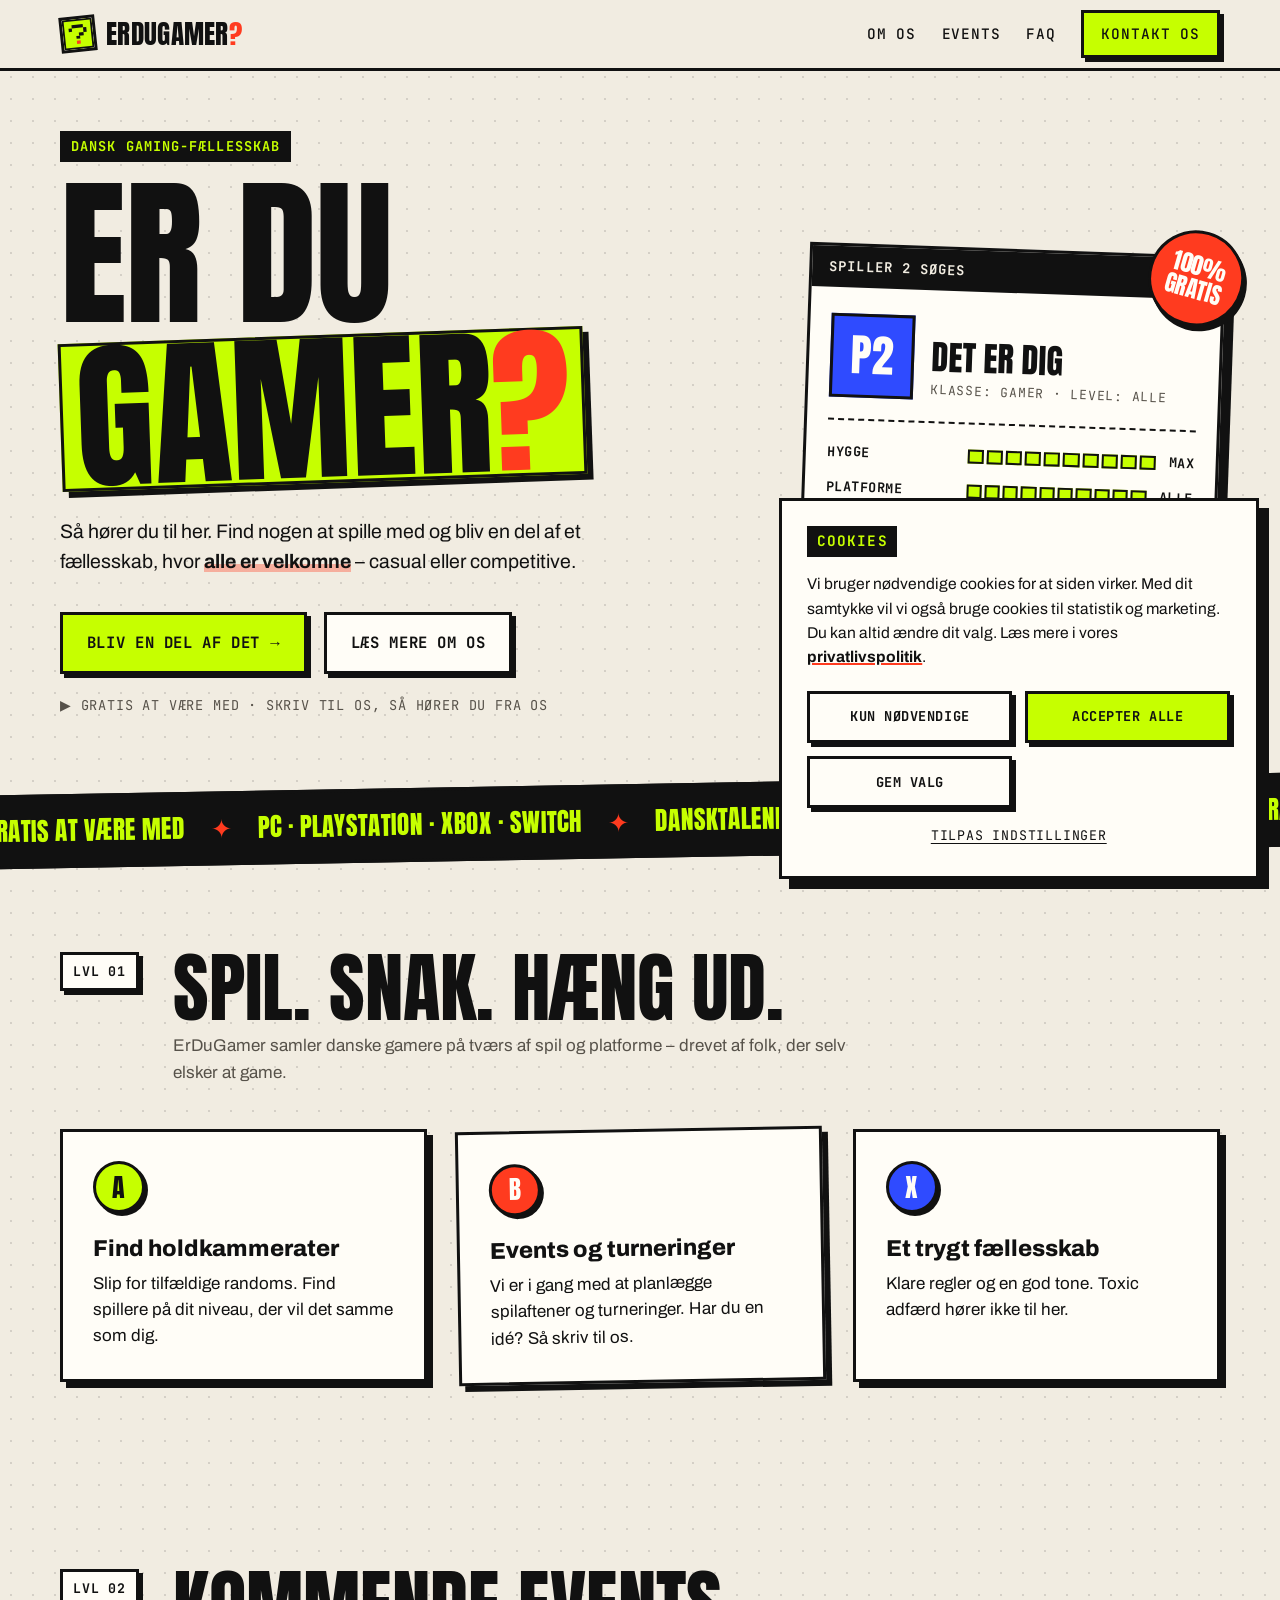
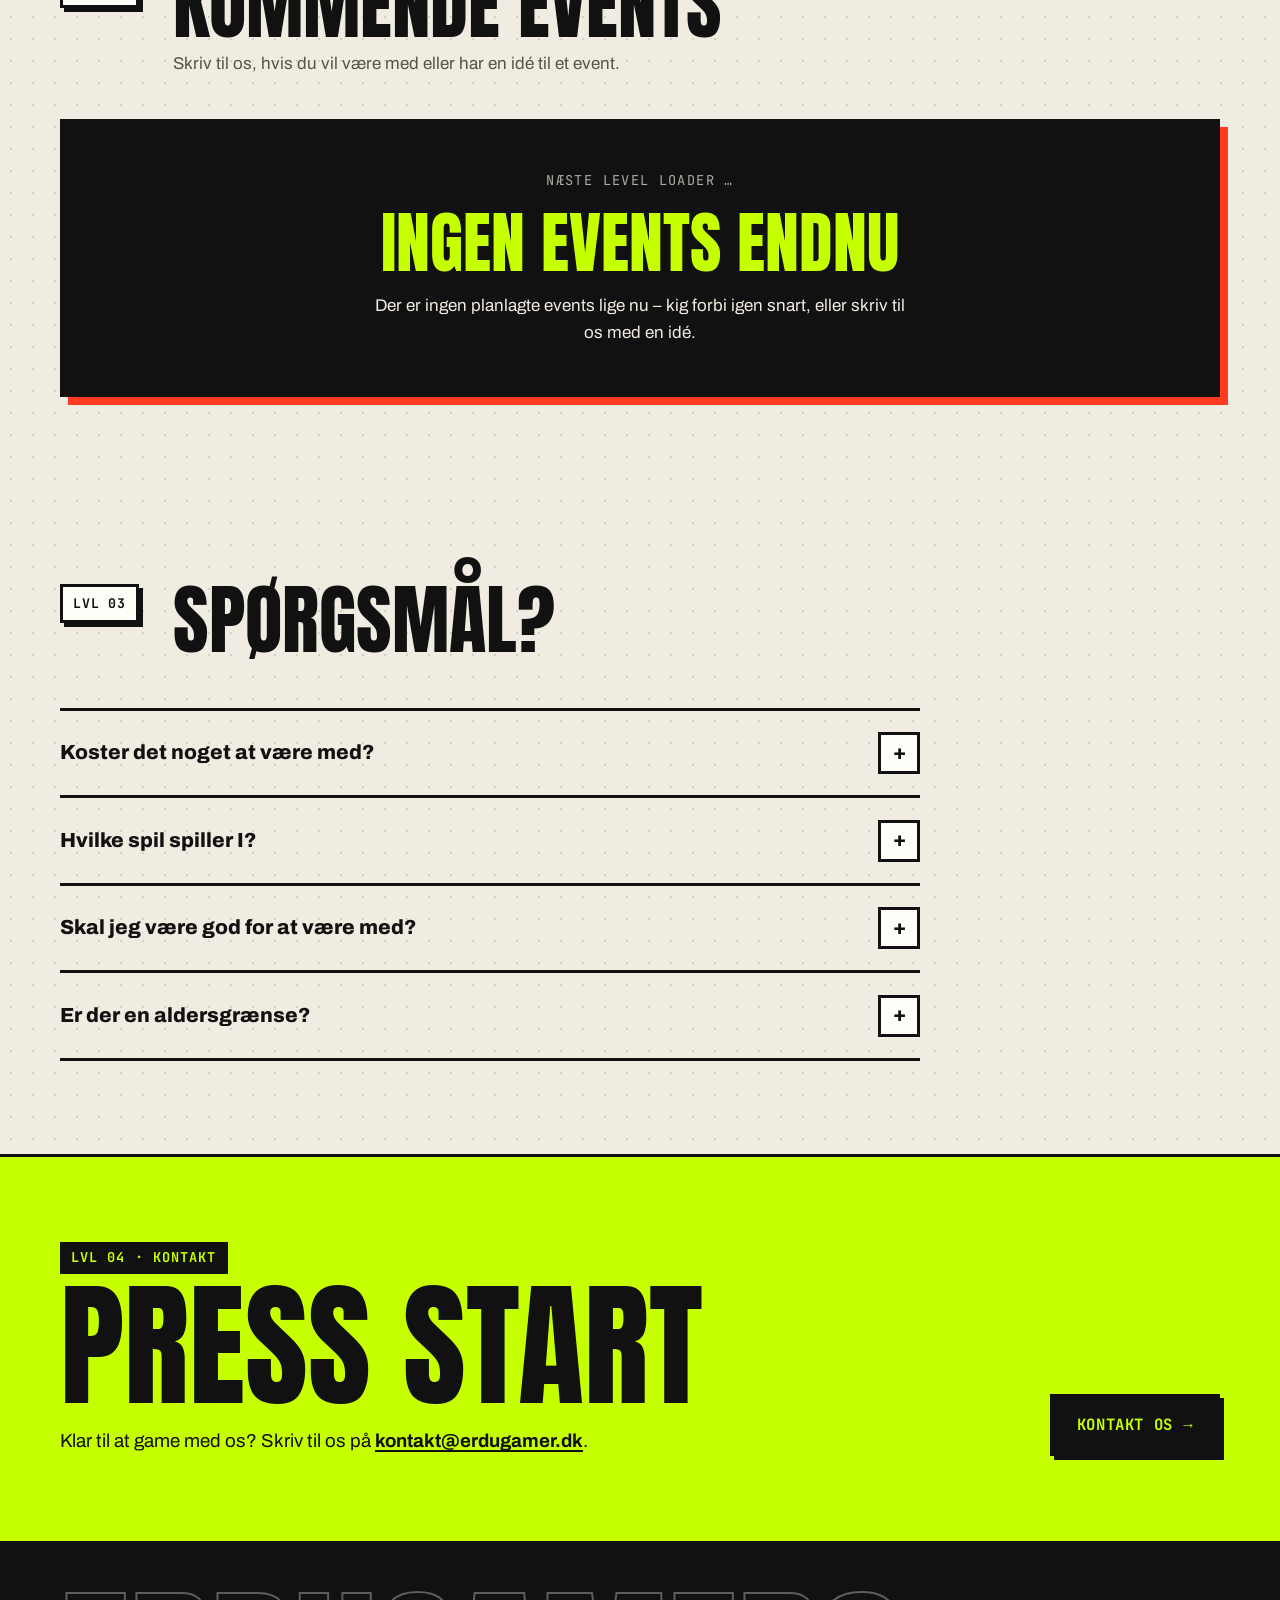
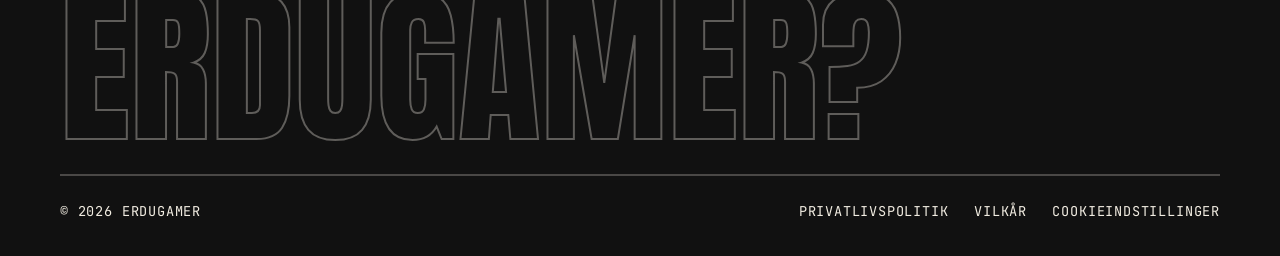
==== commit 586cce67: "new site" ====
--- a/index.html
+++ b/index.html
@@ -7,7 +7,7 @@
     <meta name="description" content="ErDuGamer er et gratis dansk gaming-fællesskab. Find nogen at spille med og bliv en del af fællesskabet – uanset platform." />
     <link rel="canonical" href="https://erdugamer.dk/" />
     <meta name="robots" content="index, follow" />
-    <meta name="theme-color" content="#05080f" />
+    <meta name="theme-color" content="#f1ece1" />
 
     <meta property="og:type" content="website" />
     <meta property="og:locale" content="da_DK" />
@@ -18,6 +18,8 @@
     <meta name="twitter:card" content="summary" />
 
     <link rel="icon" href="/favicon.svg" type="image/svg+xml" />
+    <link rel="preload" href="/fonts/anton-latin.woff2" as="font" type="font/woff2" crossorigin />
+    <link rel="preload" href="/fonts/archivo-latin.woff2" as="font" type="font/woff2" crossorigin />
     <link rel="stylesheet" href="/styles.css" />
 
     <script type="application/ld+json">
@@ -36,8 +38,8 @@
     <header class="topbar">
       <div class="container header-inner">
         <a class="brand" href="/" aria-label="ErDuGamer – forside">
-          <img class="brand-mark" src="/favicon.svg" alt="" width="32" height="32" />
-          ErDuGamer
+          <img class="brand-mark" src="/favicon.svg" alt="" width="36" height="36" />
+          <span>ErDuGamer<span class="q">?</span></span>
         </a>
         <button class="nav-toggle" type="button" aria-label="Åbn menu" aria-expanded="false" aria-controls="main-nav">
           <span></span><span></span><span></span>
@@ -46,7 +48,6 @@
           <a href="#om">Om os</a>
           <a href="#events">Events</a>
           <a href="#faq">FAQ</a>
-          <a href="#kontakt">Kontakt</a>
           <a class="button button-primary" href="mailto:kontakt@erdugamer.dk?subject=Jeg%20vil%20v%C3%A6re%20med%20i%20ErDuGamer">Kontakt os</a>
         </nav>
       </div>
@@ -57,58 +58,106 @@
       <section class="hero">
         <div class="container hero-inner">
           <div class="hero-copy">
-            <p class="eyebrow">Dansk gaming-fællesskab</p>
-            <h1>Er du gamer? <span class="highlight">Så hører du til her.</span></h1>
-            <p>
-              Find nogen at spille med, og bliv en del af et
-              fællesskab, hvor alle er velkomne – uanset om du spiller casual eller competitive.
+            <span class="tag">Dansk gaming-fællesskab</span>
+            <h1>
+              <span class="line">Er du</span>
+              <span class="line"><span class="mark">gamer<span class="q">?</span></span></span>
+            </h1>
+            <p class="hero-lead">
+              Så hører du til her. Find nogen at spille med og bliv en del af et fællesskab,
+              hvor <strong>alle er velkomne</strong> – casual eller competitive.
             </p>
             <div class="hero-actions" data-hero-cta>
               <a class="button button-primary" href="mailto:kontakt@erdugamer.dk?subject=Jeg%20vil%20v%C3%A6re%20med%20i%20ErDuGamer">
-                Bliv en del af fællesskabet
+                Bliv en del af det <span class="arrow" aria-hidden="true">→</span>
               </a>
               <a class="button button-secondary" href="#om">Læs mere om os</a>
             </div>
-            <p class="hero-note">Gratis at være med · Skriv til os, så hører du fra os</p>
-          </div>
-
-          <div class="hero-media">
-            <div class="hero-card">
-              <span class="hero-card-title">Hvorfor ErDuGamer?</span>
-              <h2>Mere spil, mindre solo-queue</h2>
-              <ul class="check-list">
-                <li>100% gratis at være med</li>
-                <li>PC, PlayStation, Xbox og Switch</li>
-                <li>Events og turneringer på vej</li>
-                <li>Dansktalende og venlig tone</li>
-              </ul>
+            <p class="hero-note">▶ Gratis at være med · Skriv til os, så hører du fra os</p>
+          </div>
+
+          <aside class="player-card" aria-label="Hvorfor ErDuGamer">
+            <span class="sticker" aria-hidden="true">100%<br />gratis</span>
+            <div class="player-card-head">
+              <span>Spiller 2 søges</span>
+              <span class="blink" aria-hidden="true">▮</span>
             </div>
-          </div>
-        </div>
-      </section>
+            <div class="player-card-body">
+              <div class="player-id">
+                <div class="player-avatar" aria-hidden="true">P2</div>
+                <div>
+                  <h2>Det er dig</h2>
+                  <p>Klasse: Gamer · Level: Alle</p>
+                </div>
+              </div>
+              <dl class="stats">
+                <div class="stat">
+                  <dt>Hygge</dt>
+                  <dd><span class="bar" aria-hidden="true"><i class="on"></i><i class="on"></i><i class="on"></i><i class="on"></i><i class="on"></i><i class="on"></i><i class="on"></i><i class="on"></i><i class="on"></i><i class="on"></i></span>
+                  <span>Max</span></dd>
+                </div>
+                <div class="stat">
+                  <dt>Platforme</dt>
+                  <dd><span class="bar" aria-hidden="true"><i class="on"></i><i class="on"></i><i class="on"></i><i class="on"></i><i class="on"></i><i class="on"></i><i class="on"></i><i class="on"></i><i class="on"></i><i class="on"></i></span>
+                  <span>Alle</span></dd>
+                </div>
+                <div class="stat">
+                  <dt>Pris</dt>
+                  <dd><span class="bar" aria-hidden="true"><i></i><i></i><i></i><i></i><i></i><i></i><i></i><i></i><i></i><i></i></span>
+                  <span>0 kr</span></dd>
+                </div>
+                <div class="stat">
+                  <dt>Toxic</dt>
+                  <dd><span class="bar" aria-hidden="true"><i></i><i></i><i></i><i></i><i></i><i></i><i></i><i></i><i></i><i></i></span>
+                  <span>0%</span></dd>
+                </div>
+              </dl>
+            </div>
+          </aside>
+        </div>
+      </section>
+
+      <div class="ticker">
+        <div class="ticker-track">
+          <ul>
+            <li>Gratis at være med</li>
+            <li>PC · PlayStation · Xbox · Switch</li>
+            <li>Dansktalende</li>
+            <li>Nul toxic</li>
+            <li>Events på vej</li>
+          </ul>
+          <ul aria-hidden="true">
+            <li>Gratis at være med</li>
+            <li>PC · PlayStation · Xbox · Switch</li>
+            <li>Dansktalende</li>
+            <li>Nul toxic</li>
+            <li>Events på vej</li>
+          </ul>
+        </div>
+      </div>
 
       <section class="section" id="om" aria-labelledby="om-title">
         <div class="container">
           <div class="section-heading">
-            <p class="eyebrow">Om os</p>
-            <h2 id="om-title">Et sted at spille, snakke og hænge ud</h2>
-            <p>ErDuGamer samler danske gamere på tværs af spil og platforme. Vi er drevet af frivillige, der elsker at game.</p>
+            <span class="level">Lvl 01</span>
+            <h2 id="om-title">Spil. Snak. Hæng ud.</h2>
+            <p>ErDuGamer samler danske gamere på tværs af spil og platforme – drevet af folk, der selv elsker at game.</p>
           </div>
           <div class="card-grid">
             <article class="card">
-              <div class="card-icon" aria-hidden="true">🎮</div>
+              <div class="pad pad-a" aria-hidden="true">A</div>
               <h3>Find holdkammerater</h3>
               <p>Slip for tilfældige randoms. Find spillere på dit niveau, der vil det samme som dig.</p>
             </article>
             <article class="card">
-              <div class="card-icon" aria-hidden="true">🏆</div>
+              <div class="pad pad-b" aria-hidden="true">B</div>
               <h3>Events og turneringer</h3>
               <p>Vi er i gang med at planlægge spilaftener og turneringer. Har du en idé? Så skriv til os.</p>
             </article>
             <article class="card">
-              <div class="card-icon" aria-hidden="true">🛡️</div>
+              <div class="pad pad-x" aria-hidden="true">X</div>
               <h3>Et trygt fællesskab</h3>
-              <p>Klare regler og aktive moderatorer sørger for en god tone. Toxic adfærd hører ikke til her.</p>
+              <p>Klare regler og en god tone. Toxic adfærd hører ikke til her.</p>
             </article>
           </div>
         </div>
@@ -117,14 +166,17 @@
       <section class="section" id="events" aria-labelledby="events-title">
         <div class="container">
           <div class="section-heading">
-            <p class="eyebrow">Kommende events</p>
-            <h2 id="events-title">Hvad sker der?</h2>
+            <span class="level">Lvl 02</span>
+            <h2 id="events-title">Kommende events</h2>
             <p>Skriv til os, hvis du vil være med eller har en idé til et event.</p>
           </div>
           <!-- Udfyldes fra /events.json – viser skeleton-kort mens der hentes -->
           <div class="card-grid" data-events aria-live="polite" aria-busy="true">
             <noscript>
-              <div class="card state-message"><p>Slå JavaScript til for at se kommende events – eller skriv til os.</p></div>
+              <div class="state-message">
+                <p class="state-title">Ingen signal</p>
+                <p class="state-text">Slå JavaScript til for at se kommende events – eller skriv til os.</p>
+              </div>
             </noscript>
           </div>
         </div>
@@ -133,8 +185,8 @@
       <section class="section" id="faq" aria-labelledby="faq-title">
         <div class="container">
           <div class="section-heading">
-            <p class="eyebrow">FAQ</p>
-            <h2 id="faq-title">Ofte stillede spørgsmål</h2>
+            <span class="level">Lvl 03</span>
+            <h2 id="faq-title">Spørgsmål?</h2>
           </div>
           <div class="faq-list">
             <details>
@@ -143,11 +195,11 @@
             </details>
             <details>
               <summary>Hvilke spil spiller I?</summary>
-              <p>Alt muligt! Vi har kanaler til de største spil, og hvis dit spil mangler, så sig til – så opretter vi det.</p>
+              <p>Alt muligt – fra shooters og battle royale til hygge-spil og racing. Mangler dit spil? Så sig til.</p>
             </details>
             <details>
               <summary>Skal jeg være god for at være med?</summary>
-              <p>Overhovedet ikke. Vi har både nye og erfarne spillere, og alle er velkomne.</p>
+              <p>Overhovedet ikke. Nye og erfarne spillere er lige velkomne.</p>
             </details>
             <details>
               <summary>Er der en aldersgrænse?</summary>
@@ -157,28 +209,30 @@
         </div>
       </section>
 
-      <section class="section" id="kontakt" aria-labelledby="kontakt-title">
-        <div class="container">
-          <div class="card cta-band">
-            <div>
-              <h2 id="kontakt-title">Klar til at game med os?</h2>
-              <p>Skriv til os på <a href="mailto:kontakt@erdugamer.dk">kontakt@erdugamer.dk</a>.</p>
-            </div>
-            <div class="hero-actions">
-              <a class="button button-primary" href="mailto:kontakt@erdugamer.dk?subject=Jeg%20vil%20v%C3%A6re%20med%20i%20ErDuGamer">Kontakt os</a>
-            </div>
-          </div>
+      <section class="press-start" id="kontakt" aria-labelledby="kontakt-title">
+        <div class="container press-start-inner">
+          <div>
+            <span class="tag">Lvl 04 · Kontakt</span>
+            <h2 id="kontakt-title">Press start</h2>
+            <p>Klar til at game med os? Skriv til os på <a href="mailto:kontakt@erdugamer.dk">kontakt@erdugamer.dk</a>.</p>
+          </div>
+          <a class="button button-dark" href="mailto:kontakt@erdugamer.dk?subject=Jeg%20vil%20v%C3%A6re%20med%20i%20ErDuGamer">
+            Kontakt os <span class="arrow" aria-hidden="true">→</span>
+          </a>
         </div>
       </section>
     </main>
 
     <footer class="footer">
-      <div class="container footer-inner">
-        <span>© <span data-year>2026</span> ErDuGamer</span>
-        <div class="footer-links">
-          <a href="/privatlivspolitik">Privatlivspolitik</a>
-          <a href="/vilkaar">Vilkår</a>
-          <button type="button" data-cookie-settings>Cookieindstillinger</button>
+      <div class="container">
+        <p class="footer-word" aria-hidden="true">ErDuGamer?</p>
+        <div class="footer-inner">
+          <span>© <span data-year>2026</span> ErDuGamer</span>
+          <div class="footer-links">
+            <a href="/privatlivspolitik">Privatlivspolitik</a>
+            <a href="/vilkaar">Vilkår</a>
+            <button type="button" data-cookie-settings>Cookieindstillinger</button>
+          </div>
         </div>
       </div>
     </footer>
--- a/styles.css
+++ b/styles.css
@@ -1,22 +1,58 @@
+/* =========================================================
+   ErDuGamer – "LAN-flyer" stil
+   Papir, blæk og neon: tykke streger, hårde skygger,
+   plakat-typografi og små game-UI detaljer.
+   ========================================================= */
+
+@font-face {
+  font-family: "Anton";
+  src: url("/fonts/anton-latin.woff2") format("woff2");
+  font-weight: 400;
+  font-display: swap;
+}
+
+@font-face {
+  font-family: "Archivo";
+  src: url("/fonts/archivo-latin.woff2") format("woff2");
+  font-weight: 100 900;
+  font-display: swap;
+}
+
+@font-face {
+  font-family: "JetBrains Mono";
+  src: url("/fonts/jetbrains-mono-latin.woff2") format("woff2");
+  font-weight: 100 800;
+  font-display: swap;
+}
+
 :root {
-  color-scheme: dark;
-  --bg: #05080f;
-  --surface: rgba(10, 17, 33, 0.9);
-  --border: rgba(255, 255, 255, 0.08);
-  --text: #eef2ff;
-  --text-muted: #cbd5ff;
-  --text-subtle: #94a3b8;
-  --accent: #82aaff;
-  --accent-strong: #4f73ff;
-  --radius-lg: 24px;
-  --header-h: 72px;
-  --mobile-cta-h: 76px;
-
-  font-family: Inter, system-ui, -apple-system, BlinkMacSystemFont, "Segoe UI", sans-serif;
-  background: var(--bg);
-  color: var(--text);
-  font-size: 16px;
-  line-height: 1.6;
+  color-scheme: light;
+
+  --paper: #f1ece1;
+  --paper-2: #e7e0d0;
+  --white: #fffdf7;
+  --ink: #111111;
+  --muted: #57524a;
+  --lime: #c6ff00;
+  --red: #ff3b1f;
+  --blue: #2f4bff;
+
+  --line: 3px solid var(--ink);
+  --shadow: 6px 6px 0 var(--ink);
+  --shadow-sm: 4px 4px 0 var(--ink);
+
+  --font-display: "Anton", "Impact", "Arial Narrow", sans-serif;
+  --font-body: "Archivo", system-ui, -apple-system, "Segoe UI", sans-serif;
+  --font-mono: "JetBrains Mono", ui-monospace, "Cascadia Mono", Consolas, monospace;
+
+  --header-h: 68px;
+  --mobile-cta-h: 80px;
+
+  font-family: var(--font-body);
+  font-size: 17px;
+  line-height: 1.55;
+  color: var(--ink);
+  background: var(--paper);
 }
 
 * {
@@ -38,8 +74,10 @@
   display: flex;
   flex-direction: column;
   min-height: 100vh;
-  background: radial-gradient(circle at top, rgba(61, 105, 255, 0.14), transparent 35%),
-    linear-gradient(180deg, #02040a 0%, #06091d 100%);
+  background-color: var(--paper);
+  /* Prikket "millimeterpapir" */
+  background-image: radial-gradient(rgba(17, 17, 17, 0.13) 1px, transparent 1.2px);
+  background-size: 22px 22px;
 }
 
 main {
@@ -53,18 +91,22 @@
 
 a {
   color: inherit;
-  text-decoration: none;
 }
 
 button,
 input {
   font: inherit;
+  color: inherit;
+}
+
+::selection {
+  background: var(--lime);
+  color: var(--ink);
 }
 
 :focus-visible {
-  outline: 2px solid var(--accent);
+  outline: 3px solid var(--blue);
   outline-offset: 3px;
-  border-radius: 6px;
 }
 
 .sr-only {
@@ -85,9 +127,10 @@
   top: -100px;
   z-index: 100;
   padding: 0.6rem 1rem;
-  border-radius: 999px;
-  background: var(--accent-strong);
-  color: #fff;
+  background: var(--lime);
+  border: var(--line);
+  font-family: var(--font-mono);
+  font-weight: 700;
 }
 
 .skip-link:focus {
@@ -95,8 +138,15 @@
 }
 
 .container {
-  width: min(1120px, calc(100% - 2rem));
+  width: min(1160px, calc(100% - 2.5rem));
   margin: 0 auto;
+}
+
+.mono {
+  font-family: var(--font-mono);
+  font-weight: 500;
+  text-transform: uppercase;
+  letter-spacing: 0.06em;
 }
 
 /* ---------- Header ---------- */
@@ -105,9 +155,8 @@
   position: sticky;
   top: 0;
   z-index: 20;
-  backdrop-filter: blur(12px);
-  background: rgba(4, 8, 18, 0.9);
-  border-bottom: 1px solid rgba(255, 255, 255, 0.05);
+  background: var(--paper);
+  border-bottom: var(--line);
 }
 
 .header-inner {
@@ -122,109 +171,217 @@
   display: inline-flex;
   align-items: center;
   gap: 0.6rem;
-  font-weight: 800;
-  letter-spacing: -0.04em;
-  font-size: 1.25rem;
+  text-decoration: none;
+  font-family: var(--font-display);
+  font-size: 1.6rem;
+  letter-spacing: 0.01em;
+  text-transform: uppercase;
+  line-height: 1;
 }
 
 .brand-mark {
-  width: 32px;
-  height: 32px;
+  width: 36px;
+  height: 36px;
+  border: var(--line);
+  transform: rotate(-6deg);
+  transition: transform 0.2s ease;
+}
+
+.brand:hover .brand-mark {
+  transform: rotate(6deg) scale(1.05);
+}
+
+.brand .q {
+  color: var(--red);
 }
 
 .nav {
   display: flex;
-  flex-wrap: wrap;
-  gap: 1.25rem;
   align-items: center;
+  gap: 1.5rem;
 }
 
 .nav a {
-  color: var(--text-muted);
-  transition: color 0.2s ease;
-}
-
-.nav a:hover,
+  font-family: var(--font-mono);
+  font-weight: 500;
+  font-size: 0.85rem;
+  text-transform: uppercase;
+  letter-spacing: 0.06em;
+  text-decoration: none;
+}
+
+.nav a:not(.button):hover,
 .nav a[aria-current="page"] {
-  color: #ffffff;
+  text-decoration: underline;
+  text-decoration-thickness: 3px;
+  text-decoration-color: var(--red);
+  text-underline-offset: 6px;
 }
 
 .nav .button {
-  color: #08123d;
-  padding: 0.6rem 1.1rem;
+  padding: 0.55rem 1rem;
 }
 
 .nav-toggle {
   display: none;
-  border: 0;
-  background: transparent;
+  width: 46px;
+  height: 46px;
+  padding: 0;
+  border: var(--line);
+  background: var(--white);
+  box-shadow: var(--shadow-sm);
   cursor: pointer;
-  padding: 0.5rem;
 }
 
 .nav-toggle span {
   display: block;
-  width: 22px;
-  height: 2px;
-  background: #dbeafe;
-  margin: 5px 0;
-  border-radius: 999px;
+  width: 20px;
+  height: 3px;
+  margin: 4px auto;
+  background: var(--ink);
   transition: transform 0.2s ease, opacity 0.2s ease;
 }
 
-.nav-toggle[aria-expanded="true"] span:nth-child(1) {
-  transform: translateY(7px) rotate(45deg);
-}
-
-.nav-toggle[aria-expanded="true"] span:nth-child(2) {
-  opacity: 0;
-}
-
-.nav-toggle[aria-expanded="true"] span:nth-child(3) {
-  transform: translateY(-7px) rotate(-45deg);
+.nav-toggle[aria-expanded="true"] span:nth-child(1) { transform: translateY(7px) rotate(45deg); }
+.nav-toggle[aria-expanded="true"] span:nth-child(2) { opacity: 0; }
+.nav-toggle[aria-expanded="true"] span:nth-child(3) { transform: translateY(-7px) rotate(-45deg); }
+
+/* ---------- Buttons ---------- */
+
+.button {
+  position: relative;
+  display: inline-flex;
+  align-items: center;
+  justify-content: center;
+  gap: 0.6rem;
+  padding: 0.95rem 1.4rem;
+  border: var(--line);
+  background: var(--white);
+  color: var(--ink);
+  box-shadow: var(--shadow-sm);
+  font-family: var(--font-mono);
+  font-weight: 700;
+  font-size: 0.92rem;
+  text-transform: uppercase;
+  letter-spacing: 0.04em;
+  text-decoration: none;
+  cursor: pointer;
+  transition: transform 0.12s ease, box-shadow 0.12s ease, background 0.12s ease;
+}
+
+.button:hover {
+  transform: translate(-2px, -2px);
+  box-shadow: 6px 6px 0 var(--ink);
+}
+
+.button:active {
+  transform: translate(4px, 4px);
+  box-shadow: 0 0 0 var(--ink);
+}
+
+.button-primary {
+  background: var(--lime);
+}
+
+.button-dark {
+  background: var(--ink);
+  color: var(--lime);
+}
+
+.button-secondary {
+  background: var(--white);
+}
+
+.button .arrow {
+  transition: transform 0.15s ease;
+}
+
+.button:hover .arrow {
+  transform: translateX(4px);
+}
+
+.button-block {
+  width: 100%;
+}
+
+.button.is-loading {
+  pointer-events: none;
+  color: transparent;
+}
+
+.button.is-loading::after {
+  content: "";
+  position: absolute;
+  width: 1.1rem;
+  height: 1.1rem;
+  border: 3px solid var(--ink);
+  border-right-color: transparent;
+  animation: spin 0.6s steps(8) infinite;
 }
 
 /* ---------- Hero ---------- */
 
 .hero {
-  padding: 4rem 0 3rem;
+  padding: 3.5rem 0 4rem;
+  overflow: hidden;
 }
 
 .hero-inner {
   display: grid;
-  grid-template-columns: 1.2fr 0.8fr;
+  grid-template-columns: 1.25fr 0.75fr;
   align-items: center;
-  gap: 2rem;
-}
-
-.eyebrow {
-  text-transform: uppercase;
-  letter-spacing: 0.18em;
-  color: var(--accent);
-  font-size: 0.85rem;
-  margin: 0 0 1rem;
-}
-
-.hero-copy h1 {
-  font-size: clamp(2.3rem, 5vw, 4rem);
-  line-height: 1.1;
-  letter-spacing: -0.03em;
-  margin: 0;
-  max-width: 680px;
-}
-
-.hero-copy h1 .highlight {
-  background: linear-gradient(135deg, #79c0ff, #4f73ff);
-  -webkit-background-clip: text;
-  background-clip: text;
-  color: transparent;
-}
-
-.hero-copy p {
-  max-width: 600px;
-  color: var(--text-muted);
-  font-size: 1.1rem;
-  margin: 1.3rem 0 0;
+  gap: 3rem;
+}
+
+.tag {
+  display: inline-block;
+  padding: 0.3rem 0.65rem;
+  background: var(--ink);
+  color: var(--lime);
+  font-family: var(--font-mono);
+  font-weight: 700;
+  font-size: 0.8rem;
+  letter-spacing: 0.08em;
+  text-transform: uppercase;
+}
+
+.hero h1 {
+  margin: 1.25rem 0 0;
+  font-family: var(--font-display);
+  font-weight: 400;
+  font-size: clamp(4.2rem, 13vw, 9.5rem);
+  line-height: 0.88;
+  letter-spacing: -0.01em;
+  text-transform: uppercase;
+}
+
+.hero h1 .line {
+  display: block;
+}
+
+.hero h1 .mark {
+  position: relative;
+  display: inline-block;
+  padding: 0 0.08em;
+  background: var(--lime);
+  border: var(--line);
+  box-shadow: var(--shadow);
+  transform: rotate(-2deg);
+  margin-top: 0.06em;
+}
+
+.hero h1 .q {
+  color: var(--red);
+}
+
+.hero-lead {
+  max-width: 34rem;
+  margin: 2rem 0 0;
+  font-size: 1.15rem;
+}
+
+.hero-lead strong {
+  background: linear-gradient(transparent 60%, rgba(255, 59, 31, 0.35) 60%);
 }
 
 .hero-actions {
@@ -235,249 +392,407 @@
 }
 
 .hero-note {
-  margin-top: 1rem !important;
-  font-size: 0.9rem !important;
-  color: var(--text-subtle) !important;
-}
-
-.hero-media {
+  margin: 1.25rem 0 0;
+  font-family: var(--font-mono);
+  font-size: 0.8rem;
+  text-transform: uppercase;
+  letter-spacing: 0.06em;
+  color: var(--muted);
+}
+
+/* Spillerkort */
+
+.player-card {
+  position: relative;
+  background: var(--white);
+  border: var(--line);
+  box-shadow: 10px 10px 0 var(--ink);
+  transform: rotate(2deg);
+}
+
+.player-card-head {
   display: flex;
-  justify-content: flex-end;
-}
-
-.hero-card {
-  width: 100%;
-  max-width: 400px;
-  border: 1px solid var(--border);
-  background: rgba(10, 17, 33, 0.85);
-  padding: 2rem;
-  border-radius: 28px;
-  box-shadow: 0 40px 120px rgba(31, 45, 76, 0.25);
-}
-
-.hero-card-title {
-  display: inline-flex;
-  padding: 0.35rem 0.75rem;
-  border-radius: 999px;
-  color: #a5b4fc;
-  background: rgba(75, 85, 255, 0.12);
-  font-size: 0.85rem;
-  margin-bottom: 1rem;
-}
-
-.hero-card h2 {
-  margin: 0 0 1rem;
-  font-size: 1.5rem;
-}
-
-.check-list {
-  list-style: none;
-  padding: 0;
-  margin: 0;
-  display: grid;
-  gap: 0.75rem;
-}
-
-.check-list li {
+  justify-content: space-between;
+  align-items: center;
+  padding: 0.6rem 1rem;
+  background: var(--ink);
+  color: var(--paper);
+  font-family: var(--font-mono);
+  font-size: 0.8rem;
+  font-weight: 700;
+  letter-spacing: 0.08em;
+  text-transform: uppercase;
+}
+
+.blink {
+  color: var(--lime);
+  animation: blink 1s steps(1) infinite;
+}
+
+.player-card-body {
+  padding: 1.5rem 1.25rem 1.25rem;
+}
+
+.player-id {
   display: flex;
-  gap: 0.75rem;
-  color: var(--text-muted);
-}
-
-.check-list li::before {
-  content: "✓";
-  flex: none;
+  align-items: flex-end;
+  gap: 1rem;
+  margin-bottom: 1.25rem;
+  padding-bottom: 1.25rem;
+  border-bottom: 2px dashed var(--ink);
+}
+
+.player-avatar {
   display: grid;
   place-items: center;
-  width: 1.5rem;
-  height: 1.5rem;
+  width: 84px;
+  height: 84px;
+  flex: none;
+  background: var(--blue);
+  color: var(--white);
+  border: var(--line);
+  font-family: var(--font-display);
+  font-size: 2.6rem;
+  line-height: 1;
+}
+
+.player-id h2 {
+  margin: 0;
+  font-family: var(--font-display);
+  font-weight: 400;
+  font-size: 2rem;
+  line-height: 1;
+  text-transform: uppercase;
+}
+
+.player-id p {
+  margin: 0.35rem 0 0;
+  font-family: var(--font-mono);
+  font-size: 0.75rem;
+  color: var(--muted);
+  text-transform: uppercase;
+  letter-spacing: 0.06em;
+}
+
+.stats {
+  display: grid;
+  gap: 0.85rem;
+  margin: 0;
+}
+
+.stat {
+  display: grid;
+  grid-template-columns: 7.5rem 1fr auto;
+  align-items: center;
+  gap: 0.75rem;
+  font-family: var(--font-mono);
+  font-size: 0.78rem;
+  font-weight: 700;
+  text-transform: uppercase;
+  letter-spacing: 0.04em;
+}
+
+.stat dd {
+  display: contents;
+}
+
+.stat dt,
+.stat dd {
+  margin: 0;
+}
+
+.stat .bar {
+  display: grid;
+  grid-template-columns: repeat(10, 1fr);
+  gap: 3px;
+  height: 14px;
+}
+
+.stat .bar i {
+  border: 2px solid var(--ink);
+  background: transparent;
+}
+
+.stat .bar i.on {
+  background: var(--lime);
+}
+
+.stat.zero .bar i.on {
+  background: var(--red);
+}
+
+.sticker {
+  position: absolute;
+  top: -28px;
+  right: -22px;
+  display: grid;
+  place-items: center;
+  width: 96px;
+  height: 96px;
   border-radius: 50%;
-  background: rgba(79, 115, 255, 0.2);
-  color: #79c0ff;
-  font-size: 0.8rem;
+  background: var(--red);
+  color: var(--white);
+  border: var(--line);
+  font-family: var(--font-display);
+  font-size: 1.35rem;
+  line-height: 1;
+  text-align: center;
+  text-transform: uppercase;
+  transform: rotate(14deg);
+  box-shadow: var(--shadow-sm);
+}
+
+/* ---------- Ticker ---------- */
+
+.ticker {
+  overflow: hidden;
+  background: var(--ink);
+  color: var(--lime);
+  border-block: var(--line);
+  transform: rotate(-1deg);
+  margin: 0 -1rem;
+}
+
+.ticker-track {
+  display: flex;
+  width: max-content;
+  animation: ticker 28s linear infinite;
+}
+
+.ticker-track ul {
+  display: flex;
+  flex: none;
+  margin: 0;
+  padding: 0;
+  list-style: none;
+}
+
+.ticker-track li {
+  padding: 0.85rem 0;
+  font-family: var(--font-display);
+  font-size: 1.5rem;
+  text-transform: uppercase;
+  white-space: nowrap;
+}
+
+.ticker-track li::after {
+  content: "✦";
+  margin: 0 1.5rem;
+  color: var(--red);
+}
+
+.ticker:hover .ticker-track {
+  animation-play-state: paused;
+}
+
+/* ---------- Sections ---------- */
+
+.section {
+  padding: 5.5rem 0;
+}
+
+.section-heading {
+  display: grid;
+  grid-template-columns: auto 1fr;
+  align-items: end;
+  gap: 0.5rem 2rem;
+  margin-bottom: 2.5rem;
+}
+
+.level {
+  grid-row: span 2;
+  align-self: start;
+  padding: 0.35rem 0.6rem;
+  border: var(--line);
+  background: var(--white);
+  font-family: var(--font-mono);
+  font-size: 0.78rem;
   font-weight: 700;
-}
-
-/* ---------- Buttons ---------- */
-
-.button {
-  position: relative;
-  display: inline-flex;
-  align-items: center;
-  justify-content: center;
-  gap: 0.5rem;
-  padding: 0.95rem 1.5rem;
-  border: 0;
-  border-radius: 999px;
-  font-weight: 600;
-  cursor: pointer;
-  transition: transform 0.2s ease, background 0.2s ease, opacity 0.2s ease;
-}
-
-.button:hover {
-  transform: translateY(-1px);
-}
-
-.button-primary {
-  background: linear-gradient(135deg, #4f73ff, #79c0ff);
-  color: #08123d;
-}
-
-.button-secondary {
-  background: rgba(255, 255, 255, 0.07);
-  border: 1px solid rgba(255, 255, 255, 0.11);
-  color: var(--text);
-}
-
-.button-block {
-  width: 100%;
-}
-
-.button.is-loading {
-  pointer-events: none;
-  color: transparent;
-}
-
-.button.is-loading::after {
-  content: "";
-  position: absolute;
-  width: 1.1rem;
-  height: 1.1rem;
-  border-radius: 50%;
-  border: 2px solid rgba(8, 18, 61, 0.35);
-  border-top-color: #08123d;
-  animation: spin 0.7s linear infinite;
-}
-
-.button-secondary.is-loading::after {
-  border-color: rgba(238, 242, 255, 0.3);
-  border-top-color: var(--text);
-}
-
-/* ---------- Sections ---------- */
-
-.section {
-  padding: 4rem 0;
-}
-
-.section-heading {
-  max-width: 680px;
+  letter-spacing: 0.06em;
+  text-transform: uppercase;
+  white-space: nowrap;
+  box-shadow: var(--shadow-sm);
 }
 
 .section-heading h2 {
-  font-size: clamp(1.8rem, 3vw, 3rem);
-  line-height: 1.15;
   margin: 0;
+  font-family: var(--font-display);
+  font-weight: 400;
+  font-size: clamp(2.4rem, 6vw, 4.5rem);
+  line-height: 0.95;
+  text-transform: uppercase;
 }
 
 .section-heading p {
-  color: var(--text-muted);
-  margin: 1rem 0 0;
+  margin: 0;
+  max-width: 40rem;
+  color: var(--muted);
 }
 
 .card-grid {
   display: grid;
   grid-template-columns: repeat(3, minmax(0, 1fr));
-  gap: 1.5rem;
-  margin-top: 2rem;
+  gap: 1.75rem;
 }
 
 .card {
-  background: var(--surface);
-  border: 1px solid var(--border);
-  border-radius: var(--radius-lg);
-  padding: 2rem;
+  position: relative;
+  background: var(--white);
+  border: var(--line);
+  box-shadow: var(--shadow);
+  padding: 1.75rem;
+  transition: transform 0.15s ease, box-shadow 0.15s ease;
+}
+
+.card-grid > .card:hover {
+  transform: translate(-3px, -3px);
+  box-shadow: 9px 9px 0 var(--ink);
+}
+
+.card-grid > .card:nth-child(2) {
+  transform: rotate(-1deg);
+}
+
+.card-grid > .card:nth-child(2):hover {
+  transform: rotate(-1deg) translate(-3px, -3px);
 }
 
 .card h3 {
   margin: 0 0 0.5rem;
+  font-size: 1.35rem;
+  font-weight: 800;
+  line-height: 1.2;
 }
 
 .card p {
-  color: #dbe4ff;
   margin: 0;
 }
 
-.card-icon {
+/* Controller-knapper som ikoner */
+.pad {
   display: grid;
   place-items: center;
-  width: 48px;
-  height: 48px;
-  border-radius: 14px;
-  background: rgba(79, 115, 255, 0.15);
+  width: 52px;
+  height: 52px;
+  margin-bottom: 1.25rem;
+  border-radius: 50%;
+  border: var(--line);
+  font-family: var(--font-display);
   font-size: 1.5rem;
-  margin-bottom: 1.25rem;
-}
+  line-height: 1;
+  box-shadow: 3px 3px 0 var(--ink);
+}
+
+.pad-a { background: var(--lime); }
+.pad-b { background: var(--red); color: var(--white); }
+.pad-x { background: var(--blue); color: var(--white); }
+
+/* Events */
 
 .event-tag {
-  display: inline-flex;
-  margin-bottom: 0.75rem;
-  color: #a5b4fc;
-  font-size: 0.85rem;
+  display: inline-block;
+  margin-bottom: 0.9rem;
+  padding: 0.2rem 0.5rem;
+  background: var(--ink);
+  color: var(--lime);
+  font-family: var(--font-mono);
+  font-size: 0.72rem;
+  font-weight: 700;
   letter-spacing: 0.08em;
   text-transform: uppercase;
 }
 
 .event-meta {
-  margin-top: 1rem !important;
-  color: var(--text-subtle) !important;
-  font-size: 0.9rem;
-}
-
-/* Loading state: skeleton cards */
+  margin-top: 1.25rem !important;
+  padding-top: 0.9rem;
+  border-top: 2px dashed var(--ink);
+  font-family: var(--font-mono);
+  font-size: 0.8rem;
+  font-weight: 700;
+  text-transform: uppercase;
+}
+
+/* Loading state: skraverede skeleton-kort */
 
 .skeleton {
-  pointer-events: none;
+  box-shadow: var(--shadow);
 }
 
 .skeleton-line {
   height: 0.9rem;
-  border-radius: 6px;
-  margin-bottom: 0.75rem;
-  background: linear-gradient(90deg,
-      rgba(255, 255, 255, 0.05) 0%,
-      rgba(255, 255, 255, 0.12) 50%,
-      rgba(255, 255, 255, 0.05) 100%);
+  margin-bottom: 0.8rem;
+  border: 2px solid var(--ink);
+  background: repeating-linear-gradient(-45deg,
+      var(--ink) 0 2px,
+      transparent 2px 9px);
   background-size: 200% 100%;
-  animation: shimmer 1.4s ease-in-out infinite;
+  opacity: 0.35;
+  animation: hatch 1.2s linear infinite;
 }
 
 .skeleton-line.short { width: 35%; }
-.skeleton-line.title { width: 70%; height: 1.4rem; margin-bottom: 1rem; }
+.skeleton-line.title { width: 75%; height: 1.6rem; margin-bottom: 1.1rem; }
 .skeleton-line.last { width: 55%; margin-bottom: 0; }
+
+/* Tom / fejl-tilstand */
 
 .state-message {
   grid-column: 1 / -1;
+  padding: 3rem 1.5rem;
   text-align: center;
-}
-
-.state-message p {
-  margin-bottom: 1.25rem;
+  background: var(--ink);
+  color: var(--paper);
+  box-shadow: 8px 8px 0 var(--red);
+}
+
+.state-message .state-title {
+  margin: 0;
+  font-family: var(--font-display);
+  font-size: clamp(2.2rem, 7vw, 4rem);
+  line-height: 1;
+  text-transform: uppercase;
+  color: var(--lime);
+}
+
+.state-message .state-text {
+  margin: 1rem auto 0;
+  max-width: 32rem;
+}
+
+.state-message .state-label {
+  margin: 0 0 1rem;
+  font-family: var(--font-mono);
+  font-size: 0.8rem;
+  letter-spacing: 0.1em;
+  text-transform: uppercase;
+  color: rgba(241, 236, 225, 0.7);
+}
+
+.state-message .button {
+  margin-top: 1.5rem;
 }
 
 /* FAQ */
 
 .faq-list {
-  display: grid;
-  gap: 1rem;
-  margin-top: 2rem;
-  max-width: 820px;
+  max-width: 860px;
+  border-top: var(--line);
 }
 
 .faq-list details {
-  background: var(--surface);
-  border: 1px solid var(--border);
-  border-radius: 18px;
-  padding: 1.25rem 1.5rem;
+  border-bottom: var(--line);
 }
 
 .faq-list summary {
-  cursor: pointer;
-  font-weight: 600;
-  list-style: none;
   display: flex;
   justify-content: space-between;
+  align-items: center;
   gap: 1rem;
+  padding: 1.25rem 0;
+  font-size: 1.2rem;
+  font-weight: 800;
+  cursor: pointer;
+  list-style: none;
 }
 
 .faq-list summary::-webkit-details-marker {
@@ -486,141 +801,215 @@
 
 .faq-list summary::after {
   content: "+";
-  color: var(--accent);
-  font-size: 1.25rem;
-  line-height: 1;
-  transition: transform 0.2s ease;
+  display: grid;
+  place-items: center;
+  width: 36px;
+  height: 36px;
+  flex: none;
+  border: var(--line);
+  background: var(--white);
+  font-family: var(--font-mono);
+  font-size: 1.3rem;
+  font-weight: 700;
+  transition: transform 0.15s ease, background 0.15s ease;
+}
+
+.faq-list summary:hover::after {
+  background: var(--lime);
 }
 
 .faq-list details[open] summary::after {
-  transform: rotate(45deg);
+  content: "–";
+  background: var(--lime);
 }
 
 .faq-list details p {
-  color: var(--text-muted);
+  margin: 0 0 1.5rem;
+  max-width: 44rem;
+}
+
+/* Afsluttende CTA */
+
+.press-start {
+  position: relative;
+  padding: 5rem 0;
+  background: var(--lime);
+  border-block: var(--line);
+  overflow: hidden;
+}
+
+.press-start-inner {
+  display: grid;
+  grid-template-columns: 1fr auto;
+  align-items: end;
+  gap: 2rem;
+}
+
+.press-start h2 {
   margin: 0.75rem 0 0;
-}
-
-/* CTA band */
-
-.cta-band {
-  display: flex;
-  flex-wrap: wrap;
-  align-items: center;
-  justify-content: space-between;
-  gap: 1.5rem;
-  background: linear-gradient(135deg, rgba(79, 115, 255, 0.18), rgba(37, 99, 235, 0.1));
-}
-
-.cta-band h2 {
-  margin: 0 0 0.25rem;
-}
-
-.cta-band p {
-  color: var(--text-muted);
-}
-
-.cta-band .hero-actions {
+  font-family: var(--font-display);
+  font-weight: 400;
+  font-size: clamp(3.5rem, 11vw, 8rem);
+  line-height: 0.88;
+  text-transform: uppercase;
+}
+
+.press-start p {
+  margin: 1.25rem 0 0;
+  font-size: 1.1rem;
+  max-width: 32rem;
+}
+
+.press-start p a {
+  font-weight: 700;
+  text-decoration-thickness: 2px;
+  text-underline-offset: 3px;
+}
+
+/* ---------- Tekstsider (privatliv / vilkår) ---------- */
+
+.prose {
+  max-width: 780px;
+  padding: 3.5rem 0 5rem;
+}
+
+.prose h1 {
+  margin: 1rem 0 0.5rem;
+  font-family: var(--font-display);
+  font-weight: 400;
+  font-size: clamp(2.8rem, 8vw, 5rem);
+  line-height: 0.95;
+  text-transform: uppercase;
+}
+
+.prose h2 {
+  margin: 2.75rem 0 0.75rem;
+  font-size: 1.4rem;
+  font-weight: 800;
+}
+
+.prose a {
+  text-decoration-color: var(--red);
+  text-decoration-thickness: 2px;
+  text-underline-offset: 3px;
+}
+
+.prose a:hover {
+  background: var(--lime);
+}
+
+.prose .updated {
   margin-top: 0;
-}
-
-/* ---------- Legal / text pages ---------- */
-
-.prose {
-  max-width: 760px;
-  padding: 3rem 0 4rem;
-}
-
-.prose h1 {
-  font-size: clamp(2rem, 4vw, 2.8rem);
-  line-height: 1.15;
-  margin: 0 0 0.5rem;
-}
-
-.prose h2 {
-  font-size: 1.35rem;
-  margin: 2.5rem 0 0.75rem;
-}
-
-.prose p,
-.prose li {
-  color: #dbe4ff;
-}
-
-.prose a {
-  color: #79c0ff;
-  text-decoration: underline;
-  text-underline-offset: 3px;
-}
-
-.prose .updated {
-  color: var(--text-subtle);
-  margin-top: 0;
+  font-family: var(--font-mono);
+  font-size: 0.8rem;
+  text-transform: uppercase;
+  letter-spacing: 0.06em;
+  color: var(--muted);
+}
+
+.prose li + li {
+  margin-top: 0.35rem;
+}
+
+.table-wrap {
+  overflow-x: auto;
+  margin: 1rem 0;
+  border: var(--line);
+  background: var(--white);
+  box-shadow: var(--shadow-sm);
 }
 
 .prose table {
   width: 100%;
   border-collapse: collapse;
-  margin: 1rem 0;
   font-size: 0.95rem;
 }
 
 .prose th,
 .prose td {
+  padding: 0.75rem 0.9rem;
   text-align: left;
-  padding: 0.75rem;
-  border-bottom: 1px solid var(--border);
   vertical-align: top;
+  border-bottom: 2px solid var(--ink);
+}
+
+.prose tr:last-child td {
+  border-bottom: 0;
 }
 
 .prose th {
-  color: var(--text);
-}
-
-.table-wrap {
-  overflow-x: auto;
+  background: var(--ink);
+  color: var(--paper);
+  font-family: var(--font-mono);
+  font-size: 0.78rem;
+  text-transform: uppercase;
+  letter-spacing: 0.06em;
 }
 
 /* ---------- 404 ---------- */
 
 .error-page {
-  display: grid;
-  place-items: center;
+  padding: 4.5rem 0 5.5rem;
   text-align: center;
-  padding: 5rem 0;
-}
-
-.error-code {
-  font-size: clamp(6rem, 22vw, 11rem);
-  font-weight: 800;
-  line-height: 1;
-  letter-spacing: -0.06em;
-  margin: 0;
-  background: linear-gradient(135deg, #79c0ff, #4f73ff);
-  -webkit-background-clip: text;
-  background-clip: text;
+}
+
+.error-page .tag {
+  background: var(--red);
+  color: var(--white);
+}
+
+.game-over {
+  margin: 1.25rem 0 0;
+  font-family: var(--font-display);
+  font-weight: 400;
+  font-size: clamp(4.5rem, 18vw, 12rem);
+  line-height: 0.85;
+  text-transform: uppercase;
+}
+
+.game-over span {
+  display: block;
   color: transparent;
-}
-
-.error-page h1 {
-  margin: 0.5rem 0 0.75rem;
-}
-
-.error-page p {
-  color: var(--text-muted);
-  max-width: 480px;
-  margin: 0 auto;
+  -webkit-text-stroke: 3px var(--ink);
+}
+
+.error-page .lead {
+  max-width: 30rem;
+  margin: 2rem auto 0;
+  font-size: 1.1rem;
+}
+
+.continue {
+  margin: 2.5rem 0 0;
+  font-family: var(--font-mono);
+  font-weight: 700;
+  font-size: 1rem;
+  letter-spacing: 0.1em;
+  text-transform: uppercase;
 }
 
 .error-page .hero-actions {
   justify-content: center;
+  margin-top: 1rem;
 }
 
 /* ---------- Footer ---------- */
 
 .footer {
-  padding: 2rem 0;
-  border-top: 1px solid rgba(255, 255, 255, 0.05);
+  background: var(--ink);
+  color: var(--paper);
+  padding: 3rem 0 2rem;
+}
+
+.footer-word {
+  margin: 0 0 2rem;
+  font-family: var(--font-display);
+  font-size: clamp(3rem, 14vw, 10rem);
+  line-height: 0.85;
+  text-transform: uppercase;
+  color: transparent;
+  -webkit-text-stroke: 2px rgba(241, 236, 225, 0.35);
+  user-select: none;
 }
 
 .footer-inner {
@@ -629,53 +1018,57 @@
   justify-content: space-between;
   align-items: center;
   gap: 1rem;
-  color: var(--text-subtle);
-  font-size: 0.95rem;
+  padding-top: 1.5rem;
+  border-top: 2px solid rgba(241, 236, 225, 0.25);
+  font-family: var(--font-mono);
+  font-size: 0.8rem;
+  text-transform: uppercase;
+  letter-spacing: 0.06em;
 }
 
 .footer-links {
   display: flex;
   flex-wrap: wrap;
-  gap: 1.25rem;
+  gap: 1.5rem;
 }
 
 .footer-links a,
 .footer-links button {
-  color: var(--text-subtle);
+  padding: 0;
+  border: 0;
   background: none;
-  border: 0;
-  padding: 0;
+  color: var(--paper);
+  font: inherit;
+  text-transform: inherit;
+  letter-spacing: inherit;
+  text-decoration: none;
   cursor: pointer;
-  font-size: inherit;
 }
 
 .footer-links a:hover,
 .footer-links button:hover {
-  color: #fff;
-}
-
-/* ---------- Sticky mobile CTA ---------- */
+  color: var(--lime);
+}
+
+/* ---------- Sticky mobil-CTA ---------- */
 
 .mobile-cta {
   display: none;
 }
 
-/* ---------- Cookie banner ---------- */
+/* ---------- Cookiebanner ---------- */
 
 .cookie-banner {
   position: fixed;
-  left: 1rem;
-  right: 1rem;
-  bottom: 1rem;
+  right: 1.25rem;
+  bottom: 1.25rem;
   z-index: 50;
-  max-width: 560px;
-  margin-left: auto;
+  width: min(480px, calc(100% - 2.5rem));
   padding: 1.5rem;
-  border-radius: var(--radius-lg);
-  background: #0b1224;
-  border: 1px solid rgba(255, 255, 255, 0.12);
-  box-shadow: 0 24px 80px rgba(0, 0, 0, 0.5);
-  animation: slide-up 0.3s ease;
+  background: var(--white);
+  border: var(--line);
+  box-shadow: 10px 10px 0 var(--ink);
+  animation: drop-in 0.3s cubic-bezier(0.2, 1.4, 0.5, 1);
 }
 
 .cookie-banner[hidden] {
@@ -683,29 +1076,34 @@
 }
 
 .cookie-banner h2 {
-  margin: 0 0 0.5rem;
-  font-size: 1.15rem;
+  display: inline-block;
+  margin: 0 0 0.9rem;
+  padding: 0.25rem 0.55rem;
+  background: var(--ink);
+  color: var(--lime);
+  font-family: var(--font-mono);
+  font-size: 0.85rem;
+  letter-spacing: 0.08em;
+  text-transform: uppercase;
 }
 
 .cookie-banner p {
   margin: 0;
-  color: var(--text-muted);
   font-size: 0.92rem;
 }
 
 .cookie-banner p a {
-  color: #79c0ff;
-  text-decoration: underline;
+  font-weight: 700;
+  text-decoration-color: var(--red);
+  text-decoration-thickness: 2px;
 }
 
 .cookie-options {
   display: grid;
-  gap: 0.6rem;
+  gap: 0.75rem;
   margin: 1rem 0 0;
   padding: 1rem;
-  border-radius: 14px;
-  background: rgba(255, 255, 255, 0.04);
-  border: 0;
+  border: 2px dashed var(--ink);
 }
 
 .cookie-options[hidden] {
@@ -716,57 +1114,71 @@
   display: flex;
   align-items: flex-start;
   gap: 0.75rem;
+  font-weight: 700;
   font-size: 0.92rem;
   cursor: pointer;
 }
 
 .cookie-options input {
-  margin-top: 0.3rem;
-  accent-color: var(--accent-strong);
+  width: 1.1rem;
+  height: 1.1rem;
+  margin-top: 0.2rem;
+  accent-color: var(--ink);
 }
 
 .cookie-options small {
   display: block;
-  color: var(--text-subtle);
+  font-weight: 400;
+  color: var(--muted);
 }
 
 .cookie-actions {
   display: grid;
   grid-template-columns: 1fr 1fr;
-  gap: 0.6rem;
+  gap: 0.75rem;
   margin-top: 1.25rem;
 }
 
 .cookie-actions .button {
-  padding: 0.75rem 1rem;
-  font-size: 0.92rem;
+  padding: 0.75rem 0.75rem;
+  font-size: 0.8rem;
 }
 
 .cookie-actions .link-button {
   grid-column: 1 / -1;
+  padding: 0.25rem;
+  border: 0;
   background: none;
-  border: 0;
-  color: var(--text-muted);
+  font-family: var(--font-mono);
+  font-size: 0.78rem;
+  text-transform: uppercase;
+  letter-spacing: 0.06em;
   text-decoration: underline;
+  text-underline-offset: 3px;
   cursor: pointer;
-  font-size: 0.9rem;
-  padding: 0.25rem;
-}
-
-/* ---------- Animations ---------- */
-
-@keyframes shimmer {
-  from { background-position: 200% 0; }
-  to { background-position: -200% 0; }
+}
+
+/* ---------- Animationer ---------- */
+
+@keyframes ticker {
+  to { transform: translateX(-50%); }
+}
+
+@keyframes blink {
+  50% { opacity: 0; }
+}
+
+@keyframes hatch {
+  to { background-position: -36px 0; }
 }
 
 @keyframes spin {
   to { transform: rotate(360deg); }
 }
 
-@keyframes slide-up {
-  from { transform: translateY(20px); opacity: 0; }
-  to { transform: translateY(0); opacity: 1; }
+@keyframes drop-in {
+  from { transform: translateY(30px) rotate(2deg); opacity: 0; }
+  to { transform: none; opacity: 1; }
 }
 
 @media (prefers-reduced-motion: reduce) {
@@ -786,22 +1198,38 @@
 /* ---------- Breakpoints ---------- */
 
 /* Tablet */
-@media (max-width: 900px) {
+@media (max-width: 960px) {
   .hero-inner {
     grid-template-columns: 1fr;
-  }
-
-  .hero-media {
-    justify-content: flex-start;
+    gap: 4rem;
+  }
+
+  .player-card {
+    max-width: 440px;
+    margin: 0 auto 0 0.5rem;
   }
 
   .card-grid {
     grid-template-columns: repeat(2, minmax(0, 1fr));
   }
-}
-
-/* Mobile */
+
+  .press-start-inner {
+    grid-template-columns: 1fr;
+    align-items: start;
+  }
+}
+
+/* Mobil */
 @media (max-width: 720px) {
+  :root {
+    font-size: 16px;
+    --header-h: 64px;
+  }
+
+  .container {
+    width: calc(100% - 2rem);
+  }
+
   .header-inner {
     flex-wrap: wrap;
   }
@@ -811,49 +1239,80 @@
     width: 100%;
     flex-direction: column;
     align-items: stretch;
-    gap: 0.25rem;
-    padding: 0.75rem 0 1rem;
-    border-top: 1px solid var(--border);
-  }
-
-  .nav a {
-    padding: 0.6rem 0;
-  }
-
-  .nav .button {
-    margin-top: 0.5rem;
-    padding: 0.85rem 1.1rem;
+    gap: 0;
+    padding: 0.5rem 0 1.25rem;
   }
 
   .nav.open {
     display: flex;
   }
 
+  .nav a:not(.button) {
+    padding: 0.9rem 0;
+    border-bottom: 2px solid var(--ink);
+    font-size: 1rem;
+  }
+
+  .nav .button {
+    margin-top: 1rem;
+    padding: 0.9rem 1rem;
+  }
+
   .nav-toggle {
-    display: inline-block;
+    display: block;
   }
 
   .hero {
-    padding: 2.5rem 0 2rem;
+    padding: 2.25rem 0 3.5rem;
   }
 
   .hero-actions .button {
     flex: 1 1 100%;
   }
 
+  .player-card {
+    margin: 0 0.75rem 0 0;
+  }
+
+  .sticker {
+    width: 80px;
+    height: 80px;
+    right: -10px;
+    font-size: 1.1rem;
+  }
+
+  .stat {
+    grid-template-columns: 6.5rem 1fr auto;
+    gap: 0.5rem;
+  }
+
   .section {
-    padding: 3rem 0;
+    padding: 4rem 0;
+  }
+
+  .section-heading {
+    grid-template-columns: 1fr;
+  }
+
+  .level {
+    grid-row: auto;
+    justify-self: start;
   }
 
   .card-grid {
     grid-template-columns: 1fr;
-  }
-
-  .card {
-    padding: 1.5rem;
-  }
-
-  .cta-band .hero-actions {
+    gap: 1.5rem;
+  }
+
+  .card-grid > .card:nth-child(2) {
+    transform: rotate(1deg);
+  }
+
+  .press-start {
+    padding: 4rem 0;
+  }
+
+  .press-start .button {
     width: 100%;
   }
 
@@ -862,7 +1321,7 @@
     align-items: flex-start;
   }
 
-  /* Sticky mobile CTA */
+  /* Sticky mobil-CTA */
   body.has-mobile-cta {
     padding-bottom: var(--mobile-cta-h);
   }
@@ -874,12 +1333,14 @@
     right: 0;
     bottom: 0;
     z-index: 30;
-    padding: 0.75rem 1rem calc(0.75rem + env(safe-area-inset-bottom));
-    background: rgba(4, 8, 18, 0.95);
-    backdrop-filter: blur(12px);
-    border-top: 1px solid var(--border);
-    transform: translateY(0);
+    padding: 0.75rem 1rem calc(0.85rem + env(safe-area-inset-bottom));
+    background: var(--ink);
+    border-top: var(--line);
     transition: transform 0.25s ease;
+  }
+
+  .mobile-cta .button {
+    box-shadow: 4px 4px 0 var(--red);
   }
 
   .mobile-cta.is-hidden {
@@ -887,22 +1348,33 @@
   }
 
   .cookie-banner {
+    right: 0.5rem;
     left: 0.5rem;
-    right: 0.5rem;
     bottom: 0.5rem;
+    width: auto;
     padding: 1.25rem;
     max-height: calc(100vh - 1rem);
     overflow-y: auto;
-  }
-}
-
-/* Small phones */
+    box-shadow: 6px 6px 0 var(--ink);
+  }
+}
+
+/* Små telefoner */
 @media (max-width: 380px) {
+  .brand {
+    font-size: 1.35rem;
+  }
+
   .cookie-actions {
     grid-template-columns: 1fr;
   }
 
-  .hero-card {
-    padding: 1.5rem;
-  }
-}
+  .stat {
+    grid-template-columns: 1fr auto;
+  }
+
+  .stat .bar {
+    grid-column: 1 / -1;
+    grid-row: 2;
+  }
+}
